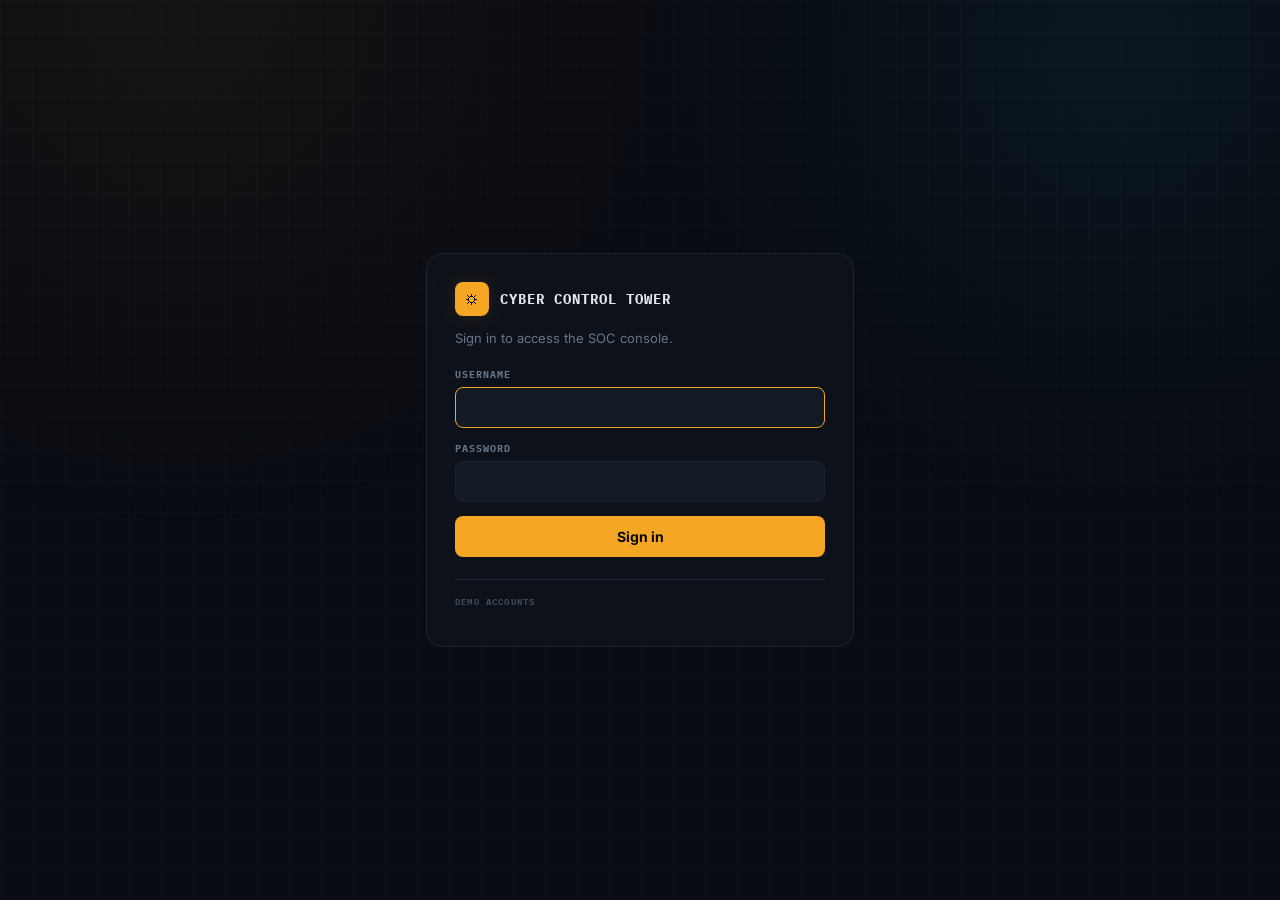
==== frontend/index.html @ 3c9fa959 "Import latest teammate version" ====
<!DOCTYPE html>
<html lang="en">
<head>
<meta charset="UTF-8" />
<meta name="viewport" content="width=device-width, initial-scale=1.0" />
<title>Cyber Control Tower — SOC Console</title>
<link rel="preconnect" href="https://fonts.googleapis.com">
<link rel="preconnect" href="https://fonts.gstatic.com" crossorigin>
<link href="https://fonts.googleapis.com/css2?family=IBM+Plex+Mono:wght@400;500;600;700&family=Inter:wght@400;500;600;700;800&display=swap" rel="stylesheet">
<style>
/* ================================================================
   CYBER CONTROL TOWER — Design System
   ────────────────────────────────────────────────────────────────
   Dark ops-room aesthetic. IBM Plex Mono for data/labels, Inter for
   UI copy. Amber is the single brand signal; cyan is the secondary
   data accent; severity colors are semantic, not decorative.
   ================================================================ */

:root {
  --bg-base:   #090C13;
  --bg-panel:  #0D1119;
  --bg-raised: #131A24;
  --border:         #1B2332;
  --border-accent:  rgba(245,166,35,0.22);
  --border-cyan:    rgba(34,211,238,0.18);
  --text-main:  #E2E8EE;
  --text-dim:   #67778A;
  --text-faint: #3D4A58;
  --accent:       #F5A623;
  --accent-hover: #FFBE45;
  --accent-glow:  rgba(245,166,35,0.13);
  --cyan:       #22D3EE;
  --cyan-glow:  rgba(34,211,238,0.10);
  --sev-critical: #E5484D;
  --sev-crit-bg:  rgba(229,72,77,0.11);
  --sev-crit-bd:  rgba(229,72,77,0.25);
  --sev-high:     #F5A623;
  --sev-high-bg:  rgba(245,166,35,0.11);
  --sev-high-bd:  rgba(245,166,35,0.25);
  --sev-medium:   #E8C547;
  --sev-med-bg:   rgba(232,197,71,0.11);
  --sev-med-bd:   rgba(232,197,71,0.25);
  --sev-low:      #3FB68B;
  --sev-low-bg:   rgba(63,182,139,0.11);
  --sev-low-bd:   rgba(63,182,139,0.25);
  --font-ui:   'Inter', system-ui, sans-serif;
  --font-mono: 'IBM Plex Mono', 'Courier New', monospace;
  --r:    8px;
  --r-lg: 12px;
  --r-xl: 16px;
  --r-pill: 999px;
}

*, *::before, *::after { box-sizing: border-box; }

html, body {
  margin: 0; padding: 0;
  background: var(--bg-base);
  color: var(--text-main);
  font-family: var(--font-ui);
}

body::before {
  content: "";
  position: fixed; inset: 0;
  pointer-events: none;
  background-image:
    linear-gradient(rgba(255,255,255,0.013) 1px, transparent 1px),
    linear-gradient(90deg, rgba(255,255,255,0.013) 1px, transparent 1px);
  background-size: 32px 32px;
  z-index: 0;
}

body::after {
  content: "";
  position: fixed; inset: 0;
  pointer-events: none;
  background:
    radial-gradient(circle at 14% 0%, rgba(245,166,35,0.05), transparent 38%),
    radial-gradient(circle at 87% 6%, rgba(34,211,238,0.05), transparent 34%);
  z-index: 0;
}

button, input, select { font: inherit; }
::selection { background: var(--accent); color: #0A0900; }
a { color: var(--accent); text-decoration: none; }

/* ═══════════════════════════════════════
   LOGIN SCREEN
═══════════════════════════════════════ */
.login-shell {
  min-height: 100vh;
  display: grid; place-items: center;
  position: relative; z-index: 1;
  padding: 24px;
}

.login-card {
  width: 100%; max-width: 428px;
  background: var(--bg-panel);
  border: 1px solid var(--border);
  border-radius: var(--r-xl);
  padding: 28px;
}

.login-brand {
  display: flex; align-items: center; gap: 11px;
  margin-bottom: 4px;
}

.login-brand .logo {
  width: 34px; height: 34px;
  border-radius: var(--r);
  display: grid; place-items: center;
  font-size: 16px;
  color: var(--bg-base);
  background: var(--accent);
  box-shadow: 0 0 22px var(--accent-glow);
  flex-shrink: 0;
}

.login-brand h1 {
  margin: 0;
  font-size: 14px; font-weight: 700;
  font-family: var(--font-mono);
  letter-spacing: 0.07em;
  text-transform: uppercase;
}

.login-card > p.subtitle {
  margin: 14px 0 22px;
  color: var(--text-dim);
  font-size: 13px;
}

.field { margin-bottom: 14px; }

.field label {
  display: block;
  color: var(--text-dim);
  font-size: 10px; font-weight: 700;
  font-family: var(--font-mono);
  letter-spacing: 0.1em; text-transform: uppercase;
  margin-bottom: 6px;
}

.field input {
  width: 100%;
  border: 1px solid var(--border);
  color: var(--text-main);
  background: var(--bg-raised);
  border-radius: var(--r);
  outline: none;
  padding: 11px 12px; font-size: 14px;
  transition: border-color 0.15s;
}

.field input:focus { border-color: var(--accent); }

.login-error {
  margin-bottom: 14px;
  padding: 10px 12px;
  border-radius: var(--r);
  background: var(--sev-crit-bg);
  border: 1px solid var(--sev-crit-bd);
  color: var(--sev-critical);
  font-size: 12px; font-family: var(--font-mono);
}

.login-submit {
  width: 100%;
  border: 0; border-radius: var(--r);
  padding: 12px 13px;
  cursor: pointer; font-weight: 700; font-size: 14px;
  background: var(--accent);
  color: #0A0900;
  transition: all 0.15s ease;
}

.login-submit:hover:not(:disabled) {
  background: var(--accent-hover);
  box-shadow: 0 0 22px var(--accent-glow);
}

.login-submit:disabled { opacity: 0.6; cursor: default; }

.login-divider {
  margin: 22px 0 16px;
  border-top: 1px solid var(--border);
  position: relative;
}

.demo-label {
  color: var(--text-faint);
  font-size: 9px; font-weight: 700;
  font-family: var(--font-mono);
  letter-spacing: 0.13em; text-transform: uppercase;
  margin-bottom: 11px;
}

.demo-row {
  display: flex; align-items: center; justify-content: space-between;
  gap: 10px;
  padding: 10px 0;
}

.demo-row + .demo-row { border-top: 1px solid var(--border); }

.demo-row-id b {
  display: block; color: var(--text-main); font-size: 13px;
}

.demo-row-id code {
  display: block; margin-top: 2px;
  color: var(--accent); font-family: var(--font-mono); font-size: 11px;
}

.demo-use-btn {
  border: 1px solid var(--border);
  background: var(--bg-raised);
  color: var(--text-main);
  border-radius: var(--r);
  padding: 7px 12px;
  font-size: 12px; font-weight: 600;
  cursor: pointer;
  transition: all 0.15s;
  flex-shrink: 0;
}

.demo-use-btn:hover { border-color: var(--accent); color: var(--accent); }

.login-back {
  display: block; text-align: center;
  margin-top: 18px;
  color: var(--text-dim);
  font-size: 12px;
}

.login-back:hover { color: var(--text-main); }

/* ═══════════════════════════════════════
   APP SHELL
═══════════════════════════════════════ */
.cct-app {
  min-height: 100vh;
  display: flex;
  position: relative;
  z-index: 1;
}

/* ═══════════════════════════════════════
   SIDEBAR
═══════════════════════════════════════ */
.sidebar {
  width: 248px;
  min-height: 100vh;
  position: sticky;
  top: 0; height: 100vh;
  padding: 16px 11px 16px 12px;
  background: var(--bg-panel);
  border-right: 1px solid var(--border);
  display: flex;
  flex-direction: column;
  overflow-y: auto;
  flex-shrink: 0;
}

.brand {
  display: flex;
  align-items: center;
  gap: 11px;
  padding: 11px 12px;
  border: 1px solid var(--border);
  border-radius: var(--r-lg);
  background: rgba(255,255,255,0.018);
  text-decoration: none;
}

.logo {
  width: 40px; height: 40px;
  border-radius: var(--r);
  display: grid; place-items: center;
  font-size: 19px;
  color: var(--bg-base);
  background: var(--accent);
  box-shadow: 0 0 22px var(--accent-glow);
  flex-shrink: 0;
}

.brand h1 {
  margin: 0;
  font-size: 13px; font-weight: 700;
  font-family: var(--font-mono);
  letter-spacing: 0.07em;
  color: var(--text-main);
  text-transform: uppercase;
}

.brand p {
  margin: 2px 0 0;
  color: var(--text-dim);
  font-size: 10px;
  font-family: var(--font-mono);
}

.user-card {
  display: flex; align-items: center; justify-content: space-between;
  gap: 8px;
  margin-top: 10px;
  padding: 10px 11px;
  border: 1px solid var(--border);
  border-radius: var(--r-lg);
  background: var(--bg-raised);
}

.user-card-id b {
  display: block; color: var(--text-main); font-size: 12px;
}

.user-card-id span {
  display: block; margin-top: 2px;
  color: var(--accent); font-size: 10px;
  font-family: var(--font-mono); text-transform: uppercase; letter-spacing: 0.06em;
}

.logout-btn {
  border: 1px solid var(--border);
  background: transparent;
  color: var(--text-dim);
  border-radius: var(--r);
  padding: 6px 9px;
  font-size: 11px; font-weight: 600;
  cursor: pointer;
  flex-shrink: 0;
}

.logout-btn:hover { color: var(--sev-critical); border-color: var(--sev-crit-bd); background: var(--sev-crit-bg); }

nav {
  margin-top: 16px;
  display: flex; flex-direction: column;
  gap: 2px;
}

.nav-section-label {
  margin: 14px 0 4px 11px;
  color: var(--text-faint);
  font-size: 9px; font-weight: 700;
  letter-spacing: 0.13em; text-transform: uppercase;
  font-family: var(--font-mono);
}

nav button {
  width: 100%;
  padding: 9px 11px;
  border: 0;
  border-radius: var(--r);
  color: var(--text-dim);
  background: transparent;
  text-align: left;
  cursor: pointer;
  display: flex; justify-content: space-between; align-items: center;
  font-size: 13px; font-weight: 500;
  transition: all 0.15s ease;
  position: relative;
  gap: 8px;
}

nav button:hover { background: var(--bg-raised); color: var(--text-main); }
nav button:focus { outline: none; }
nav button:focus-visible { outline: 2px solid var(--accent); outline-offset: 2px; }

.nav-active {
  background: var(--accent-glow) !important;
  color: var(--accent) !important;
  font-weight: 600 !important;
}

.nav-active::before {
  content: '';
  position: absolute; left: 0; top: 5px; bottom: 5px;
  width: 3px;
  background: var(--accent);
  border-radius: var(--r-pill);
}

nav button span.badge {
  background: var(--sev-crit-bg);
  color: var(--sev-critical);
  border: 1px solid var(--sev-crit-bd);
  padding: 2px 7px;
  border-radius: var(--r-pill);
  font-size: 10px;
  font-family: var(--font-mono);
  font-weight: 700;
  flex-shrink: 0;
}

nav button .nav-label { display: flex; align-items: center; gap: 7px; overflow: hidden; }
nav button .nav-lock { color: var(--text-faint); font-size: 11px; flex-shrink: 0; }

.sidebar-note {
  margin-top: auto;
  padding: 13px;
  border-radius: var(--r-lg);
  border: 1px solid var(--border-accent);
  background: var(--accent-glow);
}

.sidebar-note b {
  color: var(--accent);
  font-size: 10px; font-weight: 700;
  letter-spacing: 0.1em;
  text-transform: uppercase;
  display: block; margin-bottom: 6px;
  font-family: var(--font-mono);
}

.sidebar-note p {
  color: var(--text-dim);
  line-height: 1.6; font-size: 12px;
  margin: 0;
}

/* ═══════════════════════════════════════
   MAIN CONTENT
═══════════════════════════════════════ */
.main {
  flex: 1; min-width: 0;
  padding: 20px 22px;
  overflow-y: auto;
}

/* ═══════════════════════════════════════
   TOPBAR
═══════════════════════════════════════ */
.topbar {
  display: flex;
  justify-content: space-between;
  gap: 20px; align-items: center;
  margin-bottom: 18px;
  padding-bottom: 18px;
  border-bottom: 1px solid var(--border);
}

.topbar h1 {
  margin: 0;
  color: var(--text-main);
  font-size: 24px; letter-spacing: -0.04em; font-weight: 800;
}

.topbar p { margin: 5px 0 0; color: var(--text-dim); font-size: 13px; }

.top-actions {
  display: flex; align-items: center;
  gap: 8px; flex-wrap: wrap;
  justify-content: flex-end;
}

.top-actions > span {
  color: var(--text-dim);
  font-family: var(--font-mono); font-size: 11px;
  padding: 8px 10px;
  border-radius: var(--r);
  background: var(--bg-raised);
  border: 1px solid var(--border);
}

.live-clock {
  color: var(--accent) !important;
  background: var(--accent-glow) !important;
  border: 1px solid var(--border-accent) !important;
  letter-spacing: 0.08em !important;
  font-weight: 500 !important;
}

/* ═══════════════════════════════════════
   BUTTONS
═══════════════════════════════════════ */
.primary-btn, .ghost-btn {
  border: 0; border-radius: var(--r);
  padding: 9px 13px;
  cursor: pointer; font-weight: 600; font-size: 13px;
  transition: all 0.15s ease;
  white-space: nowrap;
}

.primary-btn {
  background: var(--accent);
  color: #0A0900; font-weight: 700;
}

.primary-btn:hover:not(:disabled) {
  background: var(--accent-hover);
  box-shadow: 0 0 22px var(--accent-glow);
}

.primary-btn:disabled { opacity: 0.55; cursor: default; }

.ghost-btn {
  color: var(--text-dim);
  background: transparent;
  border: 1px solid var(--border);
}

.ghost-btn:hover { color: var(--text-main); border-color: var(--text-dim); background: var(--bg-raised); }

/* ═══════════════════════════════════════
   NOTICE / ERROR
═══════════════════════════════════════ */
.notice {
  margin: -6px 0 16px;
  padding: 9px 13px;
  border-radius: var(--r);
  color: var(--accent);
  background: var(--accent-glow);
  border: 1px solid var(--border-accent);
  font-size: 12px; font-family: var(--font-mono);
}

.notice.error {
  color: var(--sev-critical);
  background: var(--sev-crit-bg);
  border-color: var(--sev-crit-bd);
}

/* ═══════════════════════════════════════
   STATS GRID
═══════════════════════════════════════ */
.stats-grid {
  display: grid;
  grid-template-columns: repeat(4, minmax(0,1fr));
  gap: 12px; margin-bottom: 18px;
}

.stat-card {
  position: relative;
  padding: 16px;
  border-radius: var(--r-lg);
  border: 1px solid var(--border);
  border-top: 2px solid var(--border);
  background: var(--bg-panel);
}

.stat-card:not(.danger):not(.warning):not(.success):not(.cyan) { border-top-color: var(--cyan); }
.stat-card.cyan    { border-top-color: var(--cyan); }
.stat-card.danger  { border-top-color: var(--sev-critical); }
.stat-card.warning { border-top-color: var(--sev-high); }
.stat-card.success { border-top-color: var(--sev-low); }

.stat-title {
  margin: 0;
  color: var(--text-dim);
  font-size: 10px; font-weight: 700;
  font-family: var(--font-mono);
  letter-spacing: 0.13em; text-transform: uppercase;
}

.stat-card h3 {
  margin: 10px 0 0;
  color: var(--text-main);
  font-size: 30px; letter-spacing: -0.05em; font-weight: 800;
  font-family: var(--font-mono);
}

.stat-subtitle { margin: 5px 0 0; color: var(--text-dim); font-size: 12px; }

.stat-dot {
  position: absolute; top: 14px; right: 14px;
  width: 8px; height: 8px;
  border-radius: var(--r-pill);
  background: var(--cyan);
  animation: dotPulse 2.2s infinite;
}

.stat-card.danger  .stat-dot { background: var(--sev-critical); }
.stat-card.warning .stat-dot { background: var(--sev-high); }
.stat-card.success .stat-dot { background: var(--sev-low); }

@keyframes dotPulse {
  0%, 100% { opacity: 1; transform: scale(1); }
  50%       { opacity: 0.35; transform: scale(0.8); }
}

/* ═══════════════════════════════════════
   WORKSPACE / LAYOUT GRIDS
═══════════════════════════════════════ */
.workspace {
  display: grid;
  grid-template-columns: 346px minmax(0, 1fr) 326px;
  gap: 14px; align-items: start;
}

.module-layout {
  display: grid;
  grid-template-columns: 346px minmax(0, 1fr) 326px;
  gap: 14px; align-items: start;
}

.left-column, .center-column, .right-column { display: grid; gap: 14px; align-content: start; }

.module-grid { display: grid; gap: 14px; margin-top: 14px; }
.module-grid.two-column { grid-template-columns: minmax(0,1fr) minmax(0,1fr); }

/* ═══════════════════════════════════════
   PANELS
═══════════════════════════════════════ */
.panel {
  border: 1px solid var(--border);
  background: var(--bg-panel);
  border-radius: var(--r-xl);
  padding: 14px;
}

.panel-title {
  display: flex; justify-content: space-between; align-items: center;
  gap: 12px; margin-bottom: 13px;
  padding-bottom: 11px;
  border-bottom: 1px solid var(--border);
}

.panel-title h3 {
  margin: 0;
  color: var(--text-main);
  font-size: 11px; font-weight: 700;
  letter-spacing: 0.1em; text-transform: uppercase;
  font-family: var(--font-mono);
}

.panel-title.compact { margin-bottom: 10px; padding-bottom: 0; border-bottom: 0; }
.panel-title.compact h3 { font-size: 11px; }

.panel-title p { margin: 3px 0 0; color: var(--text-dim); font-size: 11px; }

.panel-title > span:not(.panel-icon) {
  margin: 0;
  color: var(--text-dim); font-size: 11px;
}

.panel-icon {
  display: grid; place-items: center;
  width: 28px; height: 28px;
  border-radius: var(--r);
  background: var(--bg-raised);
  color: var(--accent) !important;
  margin: 0 !important;
  font-size: 13px;
  border: 1px solid var(--border);
  flex-shrink: 0;
}

.lock-banner {
  display: flex; align-items: center; gap: 12px;
  padding: 22px;
  border: 1px dashed var(--border);
  border-radius: var(--r-xl);
  background: var(--bg-panel);
}

.lock-banner .lock-icon {
  width: 40px; height: 40px; flex-shrink: 0;
  display: grid; place-items: center;
  border-radius: var(--r-lg);
  background: var(--bg-raised);
  border: 1px solid var(--border);
  font-size: 18px;
  color: var(--text-dim);
}

.lock-banner h3 { margin: 0; font-size: 14px; color: var(--text-main); }
.lock-banner p { margin: 4px 0 0; font-size: 12px; color: var(--text-dim); line-height: 1.5; }

/* ═══════════════════════════════════════
   FILTERS / SEARCH
═══════════════════════════════════════ */
.filters {
  display: grid;
  grid-template-columns: 1fr 96px;
  gap: 8px; margin-bottom: 11px;
}

.filters input, .filters select {
  width: 100%;
  border: 1px solid var(--border);
  color: var(--text-main);
  background: var(--bg-raised);
  border-radius: var(--r);
  outline: none;
  padding: 9px 10px; font-size: 13px;
  transition: border-color 0.15s;
}

.filters input:focus, .filters select:focus { border-color: var(--accent); }
.filters input::placeholder { color: var(--text-faint); }
.filters select option { background: var(--bg-raised); }

/* ═══════════════════════════════════════
   INCIDENT LIST
═══════════════════════════════════════ */
.incident-list { display: grid; gap: 8px; max-height: 640px; overflow-y: auto; padding-right: 2px; }

.incident-item {
  width: 100%; text-align: left;
  border: 1px solid var(--border);
  border-radius: var(--r-lg);
  background: var(--bg-raised);
  padding: 11px;
  cursor: pointer; color: inherit;
  transition: all 0.15s ease;
}

.incident-item:hover {
  border-color: rgba(255,255,255,0.14);
  background: #19212F;
  transform: translateY(-1px);
}

.incident-item.active {
  border-color: var(--accent);
  background: var(--accent-glow);
}

.incident-top {
  display: flex; justify-content: space-between;
  gap: 10px; align-items: flex-start;
}

.incident-meta {
  display: flex; gap: 7px; align-items: center;
  margin-bottom: 5px; flex-wrap: wrap;
}

.incident-item h4 {
  margin: 0;
  color: var(--text-main);
  line-height: 1.35; font-size: 13px; font-weight: 600;
}

/* ═══════════════════════════════════════
   SEVERITY / STATUS BADGES
═══════════════════════════════════════ */
.sev {
  display: inline-flex; align-items: center;
  border-radius: var(--r-pill); border: 1px solid;
  padding: 2px 7px;
  font-size: 9px; font-weight: 800;
  font-family: var(--font-mono);
  letter-spacing: 0.05em; text-transform: uppercase;
  white-space: nowrap;
}

.sev-critical { color:var(--sev-critical); background:var(--sev-crit-bg); border-color:var(--sev-crit-bd); }
.sev-high     { color:var(--sev-high);     background:var(--sev-high-bg); border-color:var(--sev-high-bd); }
.sev-medium   { color:var(--sev-medium);   background:var(--sev-med-bg);  border-color:var(--sev-med-bd);  }
.sev-low      { color:var(--sev-low);      background:var(--sev-low-bg);  border-color:var(--sev-low-bd);  }

.status-pill {
  display: inline-flex; align-items: center; gap: 5px;
  border-radius: var(--r-pill); border: 1px solid var(--border);
  background: var(--bg-raised);
  padding: 2px 8px;
  font-size: 9px; font-weight: 700;
  font-family: var(--font-mono);
  letter-spacing: 0.05em; text-transform: uppercase;
  color: var(--text-dim);
  white-space: nowrap;
}

.status-pill.status-open          { color: var(--text-dim); }
.status-pill.status-investigating { color: var(--cyan); border-color: var(--border-cyan); background: var(--cyan-glow); }
.status-pill.status-contained     { color: var(--sev-low); border-color: var(--sev-low-bd); background: var(--sev-low-bg); }
.status-pill.status-resolved      { color: var(--accent); border-color: var(--border-accent); background: var(--accent-glow); }

/* ═══════════════════════════════════════
   RISK BOX
═══════════════════════════════════════ */
.risk-box {
  flex: 0 0 auto; min-width: 50px;
  text-align: center;
  border-radius: var(--r);
  padding: 7px 8px;
  background: var(--bg-panel);
  border: 1px solid var(--border);
}

.risk-box strong {
  display: block;
  color: var(--text-main);
  font-size: 17px; font-weight: 700;
  font-family: var(--font-mono);
}

.risk-box span {
  color: var(--text-dim);
  font-size: 9px; text-transform: uppercase;
  letter-spacing: 0.1em;
  font-family: var(--font-mono);
}

/* ═══════════════════════════════════════
   INCIDENT GRID (mini meta)
═══════════════════════════════════════ */
.incident-grid {
  display: grid; grid-template-columns: repeat(3,1fr);
  gap: 5px; margin-top: 9px;
}

.incident-grid div {
  padding: 6px 7px;
  border-radius: var(--r);
  background: rgba(0,0,0,0.25);
  border: 1px solid var(--border);
}

.incident-grid span {
  display: block;
  color: var(--text-dim);
  font-size: 9px; font-family: var(--font-mono);
  text-transform: uppercase; letter-spacing: 0.08em;
}

.incident-grid b {
  display: block; margin-top: 3px;
  color: var(--text-main);
  font-size: 11px; font-family: var(--font-mono);
  white-space: nowrap; overflow: hidden; text-overflow: ellipsis;
}

/* ═══════════════════════════════════════
   DETAIL CARD
═══════════════════════════════════════ */
.detail-header {
  display: flex; justify-content: space-between;
  gap: 16px; align-items: flex-start;
}

.tag-row { display: flex; flex-wrap: wrap; gap: 6px; margin-bottom: 8px; }

.soft-tag {
  border: 1px solid var(--border);
  background: var(--bg-raised);
  color: var(--text-dim);
  border-radius: var(--r-pill);
  padding: 3px 8px;
  font-size: 10px; font-family: var(--font-mono);
}

.detail-panel h2 {
  color: var(--text-main);
  margin: 6px 0 0;
  font-size: 19px; letter-spacing: -0.03em; font-weight: 700;
  line-height: 1.3;
}

.detail-panel p.summary {
  color: var(--text-dim);
  line-height: 1.65; margin: 8px 0 0; font-size: 13px;
}

.detail-actions { display: flex; gap: 8px; flex-shrink: 0; align-items: center; flex-wrap: wrap; }

.status-select {
  border: 1px solid var(--border);
  background: var(--bg-raised);
  color: var(--text-main);
  border-radius: var(--r);
  padding: 8px 10px; font-size: 12px;
  font-family: var(--font-mono);
}

.info-grid {
  display: grid; grid-template-columns: repeat(3, minmax(0,1fr));
  gap: 8px; margin-top: 14px;
}

.info-tile {
  padding: 11px;
  border-radius: var(--r);
  background: var(--bg-raised);
  border: 1px solid var(--border);
}

.info-tile span {
  display: block; color: var(--text-dim);
  font-size: 9px; font-family: var(--font-mono);
  text-transform: uppercase; letter-spacing: 0.1em;
}

.info-tile strong {
  display: block; color: var(--text-main);
  margin-top: 5px; font-size: 12px;
  font-family: var(--font-mono);
  white-space: nowrap; overflow: hidden; text-overflow: ellipsis;
}

/* ═══════════════════════════════════════
   RISK GAUGE
═══════════════════════════════════════ */
.middle-grid {
  display: grid; grid-template-columns: 235px minmax(0,1fr);
  gap: 14px;
}

.risk-gauge-card {
  min-height: 275px; padding: 16px;
  border-radius: var(--r-xl);
  border: 1px solid var(--border);
  background: var(--bg-panel);
  display: grid; align-content: center;
  justify-items: center; text-align: center;
}

.gauge-wrap {
  position: relative; width: 155px; height: 155px;
  border-radius: 50%; display: grid; place-items: center;
  overflow: hidden;
  background: var(--bg-base);
  border: 1px solid var(--border);
}

.gauge-track, .gauge-fill {
  position: absolute; inset: 9px; border-radius: 50%;
  border: 10px solid var(--bg-raised);
}

.gauge-fill {
  border-color: var(--accent) transparent transparent transparent;
  transition: transform .38s cubic-bezier(.4,0,.2,1);
}

.gauge-inner {
  position: relative; width: 107px; height: 107px;
  border-radius: 50%;
  background: var(--bg-panel);
  display: grid; place-items: center; align-content: center;
  border: 1px solid var(--border);
}

.gauge-inner strong {
  color: var(--text-main); font-size: 35px;
  letter-spacing: -0.07em;
  font-family: var(--font-mono); font-weight: 700;
}

.gauge-inner span {
  color: var(--text-dim); font-size: 9px;
  font-family: var(--font-mono); text-transform: uppercase;
  letter-spacing: 0.07em;
}

.risk-gauge-card p {
  color: var(--text-dim); font-size: 12px;
  line-height: 1.6; max-width: 195px; margin-top: 13px;
}

/* ═══════════════════════════════════════
   GRAPH / DIGITAL TWIN
═══════════════════════════════════════ */
.graph-panel { min-height: 275px; }

#cyGraph {
  height: 460px;
  border-radius: var(--r);
  background: var(--bg-raised);
  border: 1px solid var(--border);
}

.graph-legend {
  display: flex; gap: 14px; flex-wrap: wrap;
  margin-top: 10px;
}

.graph-legend span {
  display: inline-flex; align-items: center; gap: 6px;
  color: var(--text-dim); font-size: 11px;
}

.legend-dot { width: 9px; height: 9px; border-radius: 50%; display: inline-block; }

/* ═══════════════════════════════════════
   CHARTS
═══════════════════════════════════════ */
.charts-grid {
  display: grid; grid-template-columns: 1fr 1fr;
  gap: 14px; margin-top: 14px;
}

.chart-card { min-height: 180px; }

.line-chart {
  width: 100%; height: 110px;
  stroke: var(--cyan); stroke-width: 2;
  fill: none;
}

.bars { display: grid; gap: 9px; margin-top: 4px; }

.bar-row { display: grid; grid-template-columns: 70px 1fr 32px; align-items: center; gap: 9px; }
.bar-row span { color: var(--text-dim); font-size: 12px; }
.bar-row div { height: 7px; border-radius: var(--r-pill); background: var(--bg-raised); overflow: hidden; }
.bar-row i { display: block; height: 100%; background: var(--accent); border-radius: var(--r-pill); }
.bar-row b { color: var(--text-main); font-size: 12px; font-family: var(--font-mono); text-align: right; }

/* ═══════════════════════════════════════
   SOURCES / BACKEND PANEL
═══════════════════════════════════════ */
.source-list { display: grid; gap: 8px; }

.source-row {
  display: flex; justify-content: space-between; align-items: center;
  padding: 9px 10px;
  border-radius: var(--r);
  background: var(--bg-raised);
  border: 1px solid var(--border);
}

.source-row > div { display: flex; align-items: center; gap: 9px; }
.source-row b { color: var(--text-main); font-size: 12px; display: block; }
.source-row p { margin: 1px 0 0; color: var(--text-dim); font-size: 11px; }
.source-row > span { color: var(--text-dim); font-size: 11px; font-family: var(--font-mono); }

.status-dot { width: 8px; height: 8px; border-radius: 50%; flex-shrink: 0; }
.status-dot.online { background: var(--sev-low); box-shadow: 0 0 8px var(--sev-low); }
.status-dot.delay  { background: var(--sev-high); }

.api-list { display: grid; gap: 6px; }
.api-list code {
  display: block; padding: 8px 10px;
  border-radius: var(--r);
  background: var(--bg-raised);
  border: 1px solid var(--border);
  color: var(--cyan); font-size: 11px;
}

/* ═══════════════════════════════════════
   TIMELINE
═══════════════════════════════════════ */
.timeline { display: grid; gap: 0; }

.timeline-row {
  display: grid; grid-template-columns: 50px 16px 1fr;
  gap: 10px; padding-bottom: 16px; position: relative;
}

.timeline-row:not(:last-child)::before {
  content: ''; position: absolute; left: 57px; top: 16px; bottom: 0;
  width: 1px; background: var(--border);
}

.timeline-row .time {
  color: var(--text-dim); font-size: 11px; font-family: var(--font-mono); padding-top: 2px;
}

.timeline-row .node {
  width: 9px; height: 9px; border-radius: 50%;
  background: var(--accent); margin-top: 4px; flex-shrink: 0;
  box-shadow: 0 0 0 3px var(--accent-glow);
}

.timeline-row b { display: block; color: var(--text-main); font-size: 13px; }
.timeline-row p { margin: 3px 0 0; color: var(--text-dim); font-size: 12px; line-height: 1.4; }

/* ═══════════════════════════════════════
   MITRE HEATMAP
═══════════════════════════════════════ */
.heatmap-list { display: grid; gap: 7px; }

.heatmap-row {
  display: grid; grid-template-columns: 64px 1fr 90px 50px;
  align-items: center; gap: 10px;
  padding: 8px 9px;
  border-radius: var(--r);
  background: var(--bg-raised);
  border: 1px solid var(--border);
}

.heatmap-row code { color: var(--cyan); font-size: 11px; }
.heatmap-row .tname { color: var(--text-main); font-size: 12px; }
.heatmap-row .ttactic { color: var(--text-dim); font-size: 10px; }
.heatmap-row .tcount { text-align: right; color: var(--text-main); font-family: var(--font-mono); font-size: 13px; font-weight: 700; }

.heatmap-bar { height: 5px; border-radius: var(--r-pill); background: var(--bg-base); overflow: hidden; margin-top: 4px; }
.heatmap-bar i { display: block; height: 100%; background: var(--cyan); }

/* ═══════════════════════════════════════
   TRUST SCORE LEADERBOARD
═══════════════════════════════════════ */
.leaderboard-list { display: grid; gap: 7px; }

.leaderboard-row {
  display: grid; grid-template-columns: 28px 1fr 70px 110px;
  align-items: center; gap: 10px;
  padding: 9px 10px;
  border-radius: var(--r);
  background: var(--bg-raised);
  border: 1px solid var(--border);
  cursor: pointer;
}

.leaderboard-row:hover { border-color: var(--accent); }
.leaderboard-row .rank { color: var(--text-faint); font-family: var(--font-mono); font-size: 12px; }
.leaderboard-row .name { color: var(--text-main); font-size: 13px; }
.leaderboard-row .score { text-align: right; font-family: var(--font-mono); font-weight: 700; font-size: 14px; }

/* ═══════════════════════════════════════
   METRICS TABLE
═══════════════════════════════════════ */
.metrics-tiles {
  display: grid; grid-template-columns: repeat(4, minmax(0,1fr));
  gap: 10px;
}

.metric-tile {
  padding: 13px;
  border-radius: var(--r-lg);
  background: var(--bg-raised);
  border: 1px solid var(--border);
  text-align: center;
}

.metric-tile span { display: block; color: var(--text-dim); font-size: 10px; font-family: var(--font-mono); text-transform: uppercase; letter-spacing: 0.08em; }
.metric-tile strong { display: block; margin-top: 6px; color: var(--text-main); font-size: 21px; font-family: var(--font-mono); }

/* ═══════════════════════════════════════
   AUDIT LIST
═══════════════════════════════════════ */
.audit-list { display: grid; gap: 0; max-height: 600px; overflow-y: auto; }

.audit-row {
  display: grid; grid-template-columns: 64px 1fr;
  gap: 12px; padding: 11px 0;
  border-bottom: 1px solid var(--border);
}

.audit-row:last-child { border-bottom: 0; }

.audit-row > span {
  color: var(--accent); font-weight: 700;
  font-family: var(--font-mono); font-size: 10px;
  padding-top: 2px;
}

.audit-row b { color: var(--text-main); font-size: 13px; }
.audit-row p { margin: 4px 0 0; color: var(--text-dim); font-size: 12px; line-height: 1.4; }

/* ═══════════════════════════════════════
   SEARCH / THREAT HUNTING
═══════════════════════════════════════ */
.hunt-bar {
  display: grid; grid-template-columns: 1fr 100px;
  gap: 8px; margin-bottom: 12px;
}

.hunt-bar input {
  width: 100%;
  border: 1px solid var(--border);
  color: var(--text-main);
  background: var(--bg-raised);
  border-radius: var(--r);
  outline: none;
  padding: 10px 12px; font-size: 13px;
  font-family: var(--font-mono);
}

.hunt-bar input:focus { border-color: var(--accent); }

.hunt-chips { display: flex; gap: 7px; flex-wrap: wrap; margin-bottom: 14px; }

.hunt-chip {
  border: 1px solid var(--border);
  background: var(--bg-raised);
  color: var(--text-dim);
  border-radius: var(--r-pill);
  padding: 6px 11px;
  font-size: 11px; font-family: var(--font-mono);
  cursor: pointer;
  transition: all 0.15s;
}

.hunt-chip:hover { color: var(--cyan); border-color: var(--border-cyan); background: var(--cyan-glow); }

.hunt-results-meta {
  color: var(--text-dim); font-size: 12px; font-family: var(--font-mono);
  margin-bottom: 10px;
}

/* ═══════════════════════════════════════
   TABLE
═══════════════════════════════════════ */
.table-wrap { overflow-x: auto; }

table {
  width: 100%; border-collapse: separate;
  border-spacing: 0 6px; min-width: 640px;
}

th {
  color: var(--text-dim); font-size: 10px;
  text-align: left; font-weight: 700;
  text-transform: uppercase; letter-spacing: 0.1em;
  padding: 0 12px 5px;
  font-family: var(--font-mono);
}

td {
  color: var(--text-main); padding: 11px 12px;
  background: var(--bg-raised);
  border-top: 1px solid var(--border);
  border-bottom: 1px solid var(--border);
  font-size: 13px;
}

td:first-child { border-left: 1px solid var(--border); border-radius: var(--r) 0 0 var(--r); }
td:last-child  { border-right: 1px solid var(--border); border-radius: 0 var(--r) var(--r) 0; }

tbody tr { cursor: pointer; transition: all 0.1s; }
tbody tr:hover td { background: var(--accent-glow); border-color: var(--accent); }

.empty-state { color: var(--text-dim); font-size: 13px; text-align: center; padding: 30px 10px; }

.loading-state {
  display: flex; align-items: center; justify-content: center;
  min-height: 240px;
  color: var(--text-dim); font-size: 13px; font-family: var(--font-mono);
}

/* ═══════════════════════════════════════
   RESPONSIVE
═══════════════════════════════════════ */
@media (max-width: 1500px) {
  .workspace { grid-template-columns: 326px minmax(0, 1fr); }
  .right-column { grid-column: 1 / -1; grid-template-columns: repeat(3, minmax(0, 1fr)); }
  .module-layout { grid-template-columns: 326px minmax(0, 1fr); }
  .module-layout .right-column { grid-column: 1 / -1; grid-template-columns: repeat(3, minmax(0, 1fr)); }
}

@media (max-width: 1180px) {
  .sidebar { display: none; }
  .workspace, .module-layout { grid-template-columns: 1fr; }
  .right-column, .module-layout .right-column { grid-template-columns: 1fr; }
  .middle-grid, .charts-grid, .module-grid.two-column { grid-template-columns: 1fr; }
  .stats-grid { grid-template-columns: repeat(2, minmax(0,1fr)); }
  .metrics-tiles { grid-template-columns: repeat(2, minmax(0,1fr)); }
}

@media (max-width: 720px) {
  .main { padding: 14px; }
  .topbar, .detail-header { display: block; }
  .top-actions, .detail-actions { margin-top: 12px; justify-content: flex-start; }
  .stats-grid, .info-grid { grid-template-columns: 1fr; }
  .filters, .hunt-bar { grid-template-columns: 1fr; }
  .topbar h1 { font-size: 22px; }
}

/* ═══════════════════════════════════════
   SCROLLBAR
═══════════════════════════════════════ */
::-webkit-scrollbar { width: 6px; height: 6px; }
::-webkit-scrollbar-track { background: var(--bg-base); }
::-webkit-scrollbar-thumb { background: var(--border); border-radius: var(--r-pill); }
::-webkit-scrollbar-thumb:hover { background: var(--text-faint); }
</style>
</head>
<body>
<div id="app"></div>
<script>
/* ================================================================
   CYBER CONTROL TOWER — Application
   ================================================================ */
const API_BASE = "";

async function api(path, options = {}) {
  const res = await fetch(API_BASE + path, {
    credentials: "include",
    headers: { "Content-Type": "application/json", ...(options.headers || {}) },
    ...options,
  });
  let body = null;
  try { body = await res.json(); } catch (e) { /* no body */ }
  if (!res.ok) {
    const err = new Error((body && (body.message || body.error)) || `Request failed (${res.status})`);
    err.status = res.status;
    err.body = body;
    throw err;
  }
  return body;
}

/* ── Global state ── */
let currentUser = null;        // { username, display_name, role, role_label }
let permissions = {};          // capability map from /api/auth/me
let loginError = "";
let loginSubmitting = false;

let activePage = "command";
let incidents = [];
let incidentsLoaded = false;
let incidentsError = "";
let selectedId = null;
let query = "";
let severityFilter = "All";
let notice = "";

let summary = null;
let graphData = null;
let mitreHeatmap = null;
let trustBoard = null;
let metricsReport = null;
let auditLog = null;
let huntQuery = "";
let huntResults = null;
let huntSuggested = [];
let demoAccounts = [];

const app = document.getElementById("app");

/* ── Utilities ── */
function escapeHtml(value) {
  return String(value ?? "")
    .replaceAll("&", "&amp;")
    .replaceAll("<", "&lt;")
    .replaceAll(">", "&gt;")
    .replaceAll('"', "&quot;")
    .replaceAll("'", "&#039;");
}

function severityClass(severity) {
  if (severity === "Critical") return "sev sev-critical";
  if (severity === "High")     return "sev sev-high";
  if (severity === "Medium")   return "sev sev-medium";
  return "sev sev-low";
}

function statusClass(status) {
  return "status-pill status-" + String(status || "open").toLowerCase();
}

function riskLabel(risk) {
  if (risk >= 80) return "Critical Exposure";
  if (risk >= 60) return "High Risk";
  if (risk >= 30) return "Needs Review";
  return "Stable";
}

function fmtDate(iso) {
  if (!iso) return "—";
  const d = new Date(iso);
  if (isNaN(d.getTime())) return iso;
  return d.toLocaleString("en-US", { month: "short", day: "numeric", year: "numeric", hour: "2-digit", minute: "2-digit" });
}

function fmtMinutes(mins) {
  if (mins == null) return "—";
  if (mins < 60) return `${mins.toFixed(1)}m`;
  const h = Math.floor(mins / 60);
  const m = Math.round(mins % 60);
  return `${h}h ${m}m`;
}

function debounce(fn, ms) {
  let t = null;
  return (...args) => {
    clearTimeout(t);
    t = setTimeout(() => fn(...args), ms);
  };
}

/* ── Login screen ── */
function renderLogin() {
  app.innerHTML = `
    <div class="login-shell">
      <div class="login-card">
        <div class="login-brand">
          <div class="logo">⛭</div>
          <h1>Cyber Control Tower</h1>
        </div>
        <p class="subtitle">Sign in to access the SOC console.</p>

        ${loginError ? `<div class="login-error">${escapeHtml(loginError)}</div>` : ""}

        <form id="loginForm">
          <div class="field">
            <label for="usernameInput">Username</label>
            <input id="usernameInput" name="username" autocomplete="username" />
          </div>
          <div class="field">
            <label for="passwordInput">Password</label>
            <input id="passwordInput" name="password" type="password" autocomplete="current-password" />
          </div>
          <button class="login-submit" type="submit" ${loginSubmitting ? "disabled" : ""}>
            ${loginSubmitting ? "Signing in…" : "Sign in"}
          </button>
        </form>

        <div class="login-divider"></div>
        <p class="demo-label">Demo accounts</p>
        ${demoAccounts.map((acc) => `
          <div class="demo-row">
            <div class="demo-row-id">
              <b>${escapeHtml(acc.role_label)}</b>
              <code>${escapeHtml(acc.username)} / ${escapeHtml(acc.password)}</code>
            </div>
            <button class="demo-use-btn" data-fill-demo="${escapeHtml(acc.username)}|${escapeHtml(acc.password)}">Use</button>
          </div>
        `).join("")}
      </div>
    </div>
  `;

  const form = document.getElementById("loginForm");
  form.addEventListener("submit", async (e) => {
    e.preventDefault();
    const username = document.getElementById("usernameInput").value.trim();
    const password = document.getElementById("passwordInput").value;
    await submitLogin(username, password);
  });

  document.querySelectorAll("[data-fill-demo]").forEach((btn) => {
    btn.addEventListener("click", async () => {
      const [username, password] = btn.dataset.fillDemo.split("|");
      await submitLogin(username, password);
    });
  });

  const usernameInput = document.getElementById("usernameInput");
  if (usernameInput) usernameInput.focus();
}

async function submitLogin(username, password) {
  loginSubmitting = true;
  loginError = "";
  renderLogin();
  try {
    const data = await api("/api/auth/login", {
      method: "POST",
      body: JSON.stringify({ username, password }),
    });
    currentUser = data.user;
    permissions = data.permissions || {};
    loginSubmitting = false;
    resetWorkspaceState();
    render();
  } catch (err) {
    loginSubmitting = false;
    loginError = err.message || "Sign in failed.";
    renderLogin();
  }
}

async function handleLogout() {
  try { await api("/api/auth/logout", { method: "POST" }); } catch (e) { /* ignore */ }
  currentUser = null;
  permissions = {};
  resetWorkspaceState();
  render();
}

function resetWorkspaceState() {
  activePage = "command";
  incidents = [];
  incidentsLoaded = false;
  incidentsError = "";
  selectedId = null;
  query = "";
  severityFilter = "All";
  notice = "";
  summary = null;
  graphData = null;
  mitreHeatmap = null;
  trustBoard = null;
  metricsReport = null;
  auditLog = null;
  huntQuery = "";
  huntResults = null;
}

async function bootstrap() {
  try {
    const accounts = await api("/api/auth/demo-accounts");
    demoAccounts = accounts;
  } catch (e) { /* non-fatal */ }

  try {
    const me = await api("/api/auth/me");
    if (me.user) {
      currentUser = me.user;
      permissions = me.permissions || {};
    }
  } catch (e) { /* not logged in */ }

  render();
}

/* ── Data loading ── */
async function loadIncidents() {
  try {
    incidents = await api("/api/incidents");
    incidentsLoaded = true;
    incidentsError = "";
    if (!selectedId && incidents.length) {
      selectedId = [...incidents].sort((a, b) => b.risk_score - a.risk_score)[0].incident_id;
    }
  } catch (err) {
    incidentsError = err.message || "Failed to load incidents.";
  }
  render();
}

async function loadSummary() {
  try { summary = await api("/api/summary"); } catch (err) { summary = { error: err.message }; }
  render();
}

async function loadGraph() {
  try { graphData = await api("/api/graph"); } catch (err) { graphData = { error: err.message }; }
  render();
}

async function loadMitreHeatmap() {
  try { mitreHeatmap = await api("/api/mitre/heatmap"); } catch (err) { mitreHeatmap = { error: err.message }; }
  render();
}

async function loadTrustBoard() {
  try { trustBoard = await api("/api/trust-scores"); } catch (err) { trustBoard = { error: err.message, status: err.status }; }
  render();
}

async function loadMetrics() {
  try { metricsReport = await api("/api/metrics"); } catch (err) { metricsReport = { error: err.message, status: err.status }; }
  render();
}

async function loadAudit() {
  try { auditLog = await api("/api/audit?limit=60"); } catch (err) { auditLog = { error: err.message }; }
  render();
}

async function loadSuggestedHunts() {
  try { huntSuggested = await api("/api/search/suggested"); } catch (e) { huntSuggested = []; }
  render();
}

async function runHunt(q) {
  huntQuery = q;
  try {
    const data = await api("/api/search?q=" + encodeURIComponent(q));
    huntResults = data;
  } catch (err) {
    huntResults = { error: err.message };
  }
  render();
}

async function changeIncidentStatus(incidentId, newStatus) {
  try {
    const updated = await api(`/api/incidents/${encodeURIComponent(incidentId)}/status`, {
      method: "POST",
      body: JSON.stringify({ status: newStatus }),
    });
    incidents = incidents.map((i) => (i.incident_id === incidentId ? updated : i));
    notice = `${incidentId} moved to ${newStatus}.`;
  } catch (err) {
    notice = "";
    showError(err.message || "Could not update status.");
  }
  render();
}

let transientError = "";
function showError(msg) {
  transientError = msg;
  render();
  setTimeout(() => { transientError = ""; render(); }, 4000);
}

/* ── Navigation ── */
const navItems = [
  { key: "command",     label: "Command Center",   cap: null },
  { key: "triage",      label: "Incident Triage",   cap: null },
  { key: "mitre",       label: "MITRE Heatmap",      cap: null },
  { key: "twin",        label: "Cyber Digital Twin", cap: null },
  { key: "hunting",     label: "Threat Hunting",     cap: null },
  { key: "trust",       label: "Trust Score",        cap: "view_trust_scores" },
  { key: "metrics",     label: "MTTD / MTTR",        cap: "view_metrics" },
  { key: "audit",       label: "Audit Trail",        cap: null },
];

const pageMeta = {
  command:  { title: "Cyber Control Tower",    subtitle: "SOC dashboard for correlation, triage, prioritization, and response." },
  triage:   { title: "Incident Triage",        subtitle: "Review correlated incidents, change workflow status, and inspect each attack story." },
  mitre:    { title: "MITRE ATT&CK Heatmap",   subtitle: "Technique frequency across all correlated incidents, mapped to the ATT&CK framework." },
  twin:     { title: "Cyber Digital Twin",     subtitle: "Graph view of users, hosts, and network segments derived from the live event stream." },
  hunting:  { title: "Threat Hunting",         subtitle: "Run structured queries against the correlated incident set." },
  trust:    { title: "Trust Score Leaderboard", subtitle: "Behavior-based risk scoring per user account. Visible to SOC Managers." },
  metrics:  { title: "MTTD / MTTR Metrics",    subtitle: "Detection and response time performance, broken down by severity, attack type, and segment." },
  audit:    { title: "Audit Trail",            subtitle: "Real record of sign-ins, status changes, and hunt queries run in this session." },
};

function hasAccess(item) {
  if (!item.cap) return true;
  return !!permissions[item.cap];
}

function getFilteredIncidents() {
  return incidents
    .filter((item) => severityFilter === "All" || item.severity === severityFilter)
    .filter((item) =>
      `${item.incident_id} ${item.user} ${item.source_ip} ${item.dst_ip} ${item.attack_type} ${item.network_segment}`
        .toLowerCase()
        .includes(query.toLowerCase())
    )
    .sort((a, b) => b.risk_score - a.risk_score);
}

function getSelectedIncident() {
  return incidents.find((item) => item.incident_id === selectedId) || incidents[0] || null;
}

function renderNavigation() {
  return navItems.map((item) => {
    const allowed = hasAccess(item);
    return `
      <button class="${activePage === item.key ? "nav-active" : ""}" data-nav="${escapeHtml(item.key)}" ${!allowed ? 'data-locked="1"' : ""}>
        <span class="nav-label">${escapeHtml(item.label)}</span>
        ${!allowed ? '<span class="nav-lock">🔒</span>' : ""}
      </button>
    `;
  }).join("");
}

function renderTopbar(meta) {
  const now = new Date();
  const timeStr = now.toLocaleTimeString("en-US", { hour12: false });
  return `
    <header class="topbar">
      <div>
        <h1>${escapeHtml(meta.title)}</h1>
        <p>${escapeHtml(meta.subtitle)}</p>
      </div>
      <div class="top-actions">
        <span class="live-clock" id="liveClock">${escapeHtml(timeStr)}</span>
        <button class="ghost-btn" data-refresh>Refresh</button>
      </div>
    </header>
    ${notice ? `<div class="notice">${escapeHtml(notice)}</div>` : ""}
    ${transientError ? `<div class="notice error">${escapeHtml(transientError)}</div>` : ""}
  `;
}

function lockBanner(label) {
  return `
    <div class="lock-banner">
      <div class="lock-icon">🔒</div>
      <div>
        <h3>${escapeHtml(label)} is limited to the SOC Manager role</h3>
        <p>Your account (${escapeHtml(currentUser.role_label)}) doesn't have access to this view. Sign in as the SOC Manager demo account to see it.</p>
      </div>
    </div>
  `;
}

function renderContent() {
  const item = navItems.find((n) => n.key === activePage);
  if (item && !hasAccess(item)) {
    return lockBanner(pageMeta[activePage]?.title || "This view");
  }

  if (activePage === "triage")  return triageView();
  if (activePage === "mitre")   return mitreView();
  if (activePage === "twin")    return twinView();
  if (activePage === "hunting") return huntingView();
  if (activePage === "trust")   return trustView();
  if (activePage === "metrics") return metricsView();
  if (activePage === "audit")   return auditView();
  return commandCenterView();
}

/* ── Main render ── */
function render() {
  if (!currentUser) {
    renderLogin();
    return;
  }

  if (!incidentsLoaded && !incidentsError) {
    loadIncidents();
  }

  const meta = pageMeta[activePage] || pageMeta.command;
  const searchWasFocused = document.activeElement && (document.activeElement.id === "searchInput" || document.activeElement.id === "huntInput");
  const focusedSelectionStart = searchWasFocused ? document.activeElement.selectionStart : null;

  app.innerHTML = `
    <div class="cct-app">
      <aside class="sidebar">
        <div class="brand">
          <div class="logo">⛭</div>
          <div><h1>CCT</h1><p>Cyber Control Tower</p></div>
        </div>
        <div class="user-card">
          <div class="user-card-id">
            <b>${escapeHtml(currentUser.display_name)}</b>
            <span>${escapeHtml(currentUser.role_label)}</span>
          </div>
          <button class="logout-btn" data-logout>Sign out</button>
        </div>
        <nav>${renderNavigation()}</nav>
        <div class="sidebar-note">
          <b>Live backend</b>
          <p>Every view on this dashboard reads from the Flask API in real time — incidents, MITRE mapping, the digital twin graph, and trust scores are computed from the actual dataset, not mocked.</p>
        </div>
      </aside>

      <main class="main">
        ${renderTopbar(meta)}
        ${incidentsError ? `<div class="notice error">${escapeHtml(incidentsError)} <button class="ghost-btn" data-retry-incidents style="margin-left:8px;">Retry</button></div>` : ""}
        ${!incidentsLoaded && !incidentsError ? `<div class="loading-state">Loading incidents…</div>` : renderContent()}
      </main>
    </div>
  `;

  bindEvents();
  startClock();

  if (searchWasFocused) {
    const input = document.activeElement.id === "huntInput" ? document.getElementById("huntInput") : document.getElementById("searchInput");
    if (input) {
      input.focus();
      if (focusedSelectionStart != null) input.setSelectionRange(focusedSelectionStart, focusedSelectionStart);
    }
  }
}

/* ── Live clock ── */
let _clockInterval = null;
function startClock() {
  if (_clockInterval) clearInterval(_clockInterval);
  _clockInterval = setInterval(() => {
    const el = document.getElementById("liveClock");
    if (!el) { clearInterval(_clockInterval); return; }
    el.textContent = new Date().toLocaleTimeString("en-US", { hour12: false });
  }, 1000);
}

/* ── Shared components ── */
function statCard(title, value, subtitle, tone = "") {
  return `
    <div class="stat-card ${tone}">
      <div>
        <p class="stat-title">${escapeHtml(title)}</p>
        <h3>${escapeHtml(String(value))}</h3>
        <p class="stat-subtitle">${escapeHtml(subtitle)}</p>
      </div>
      <div class="stat-dot"></div>
    </div>
  `;
}

function incidentItem(incident, active) {
  return `
    <button class="incident-item ${active ? "active" : ""}" data-select-incident="${escapeHtml(incident.incident_id)}">
      <div class="incident-top">
        <div>
          <div class="incident-meta">
            <span class="${severityClass(incident.severity)}">${escapeHtml(incident.severity)}</span>
            <span class="${statusClass(incident.status)}">${escapeHtml(incident.status)}</span>
            <span style="color:var(--text-dim);font-family:var(--font-mono);font-size:11px;">${escapeHtml(incident.incident_id)}</span>
          </div>
          <h4>${escapeHtml(incident.attack_type)} — ${escapeHtml(incident.user)}</h4>
        </div>
        <div class="risk-box">
          <strong>${escapeHtml(String(Math.round(incident.risk_score)))}</strong>
          <span>Risk</span>
        </div>
      </div>
      <div class="incident-grid">
        <div><span>Segment</span><b>${escapeHtml(incident.network_segment)}</b></div>
        <div><span>Events</span><b>${escapeHtml(String(incident.event_count))}</b></div>
        <div><span>MTTD</span><b>${escapeHtml(fmtMinutes(incident.mttd_minutes))}</b></div>
      </div>
    </button>
  `;
}

function riskGauge(risk, label = "Risk score") {
  const angle = Math.min(100, Math.max(0, risk)) * 1.8;
  return `
    <div class="risk-gauge-card">
      <div class="gauge-wrap">
        <div class="gauge-track"></div>
        <div class="gauge-fill" style="transform: rotate(${angle}deg)"></div>
        <div class="gauge-inner">
          <strong>${escapeHtml(String(Math.round(risk)))}</strong>
          <span>${escapeHtml(riskLabel(risk))}</span>
        </div>
      </div>
      <p>${escapeHtml(label)} — computed server-side from severity, event count, attack-chain confidence, and MITRE tactic criticality.</p>
    </div>
  `;
}

function infoTile(label, value) {
  return `
    <div class="info-tile">
      <span>${escapeHtml(label)}</span>
      <strong title="${escapeHtml(value)}">${escapeHtml(value)}</strong>
    </div>
  `;
}

function detailCard(incident) {
  if (!incident) return `<div class="panel"><p class="empty-state">No incident selected.</p></div>`;
  const canChange = !!permissions.change_incident_status;
  const statuses = ["Open", "Investigating", "Contained", "Resolved"];
  const techNames = (incident.mitre_techniques || []).slice(0, 4).map((t) => t.technique_id).join(" / ") || "—";

  return `
    <div class="panel detail-panel">
      <div class="detail-header">
        <div>
          <div class="tag-row">
            <span class="${severityClass(incident.severity)}">${escapeHtml(incident.severity)}</span>
            <span class="soft-tag">${escapeHtml(incident.attack_type)}</span>
            <span class="${statusClass(incident.status)}">${escapeHtml(incident.status)}</span>
          </div>
          <h2>${escapeHtml(incident.incident_id)} — ${escapeHtml(incident.attack_type)} affecting ${escapeHtml(incident.user)}</h2>
          <p class="summary">${escapeHtml(incident.correlation_reason)}</p>
        </div>
        <div class="detail-actions">
          ${canChange ? `
            <select class="status-select" data-status-select="${escapeHtml(incident.incident_id)}">
              ${statuses.map((s) => `<option value="${s}" ${s === incident.status ? "selected" : ""}>${s}</option>`).join("")}
            </select>
          ` : ""}
          <button class="primary-btn" data-export-incident="${escapeHtml(incident.incident_id)}">Export report</button>
        </div>
      </div>
      <div class="info-grid">
        ${infoTile("Network segment", incident.network_segment)}
        ${infoTile("Source IP", incident.source_ip)}
        ${infoTile("Destination IP", incident.dst_ip)}
        ${infoTile("Identity", incident.user)}
        ${infoTile("Action taken", incident.action_taken)}
        ${infoTile("MITRE techniques", techNames)}
        ${infoTile("Event count", String(incident.event_count))}
        ${infoTile("MTTD", fmtMinutes(incident.mttd_minutes))}
        ${infoTile("MTTR", fmtMinutes(incident.mttr_minutes))}
      </div>
    </div>
  `;
}

function timelinePanel(incident) {
  if (!incident) return "";
  const rows = [
    [fmtDate(incident.occurred_at), "Event occurred", `Primary event ${incident.event_id}, severity ${incident.severity}.`],
    [fmtDate(incident.detected_at), "Detected", `Flagged by the detection layer after ${fmtMinutes(incident.mttd_minutes)}.`],
    [fmtDate(incident.resolved_at), "Resolved / actioned", `${incident.action_taken} after ${fmtMinutes(incident.mttr_minutes)} from detection.`],
  ];
  return `
    <div class="panel">
      <div class="panel-title">
        <div><h3>Attack story</h3><p>${escapeHtml(incident.event_count)} related event(s) merged into this incident timeline</p></div>
        <span class="panel-icon">⏱</span>
      </div>
      <div class="timeline">
        ${rows.map(([time, title, text]) => `
          <div class="timeline-row">
            <span class="time">${escapeHtml(time)}</span>
            <span class="node"></span>
            <div>
              <b>${escapeHtml(title)}</b>
              <p>${escapeHtml(text)}</p>
            </div>
          </div>
        `).join("")}
      </div>
    </div>
  `;
}

function mitreChainPanel(incident) {
  if (!incident) return "";
  const techs = incident.mitre_techniques || [];
  return `
    <div class="panel">
      <div class="panel-title">
        <div><h3>MITRE ATT&CK mapping</h3><p>Tactic chain: ${escapeHtml((incident.tactic_chain || []).join(" → ") || "—")}</p></div>
        <span class="panel-icon">⛨</span>
      </div>
      <div class="heatmap-list">
        ${techs.length ? techs.map((t) => `
          <div class="heatmap-row" style="grid-template-columns: 64px 1fr 80px;">
            <code>${escapeHtml(t.technique_id)}</code>
            <div>
              <div class="tname">${escapeHtml(t.technique_name)}</div>
              <div class="ttactic">${escapeHtml(t.tactic)}${t.sub_technique ? " · " + escapeHtml(t.sub_technique) : ""}</div>
            </div>
            <div class="tcount">${Math.round(t.confidence_score * 100)}%</div>
          </div>
        `).join("") : `<p class="empty-state">No techniques mapped.</p>`}
      </div>
    </div>
  `;
}

function sourcesPanel() {
  const sources = [
    ["Ingestion layer",   "Online", `${summary ? summary.total_events : "—"} events`, "live"],
    ["Correlation engine","Online", `${summary ? summary.total_incidents : "—"} incidents`, "live"],
    ["MITRE mapping",     "Online", "dynamic per-event", "live"],
    ["Trust Score engine","Online", `${summary ? summary.total_users : "—"} users scored`, "live"],
  ];
  return `
    <div class="panel">
      <div class="panel-title">
        <div><h3>Backend modules</h3><p>Live status of each Flask service layer</p></div>
        <span class="panel-icon">▣</span>
      </div>
      <div class="source-list">
        ${sources.map(([name, status, detail, latency]) => `
          <div class="source-row">
            <div>
              <span class="status-dot online"></span>
              <div>
                <b>${escapeHtml(name)}</b>
                <p>${escapeHtml(detail)}</p>
              </div>
            </div>
            <span>${escapeHtml(latency)}</span>
          </div>
        `).join("")}
      </div>
    </div>
  `;
}

function backendPanel() {
  const routes = [
    "GET /api/incidents",
    "POST /api/incidents/:id/status",
    "GET /api/mitre/heatmap",
    "GET /api/graph",
    "GET /api/search?q=",
  ];
  return `
    <div class="panel backend-panel">
      <div class="panel-title">
        <div><h3>API endpoints in use</h3><p>This view's data comes from these routes</p></div>
        <span class="panel-icon">{ }</span>
      </div>
      <div class="api-list">
        ${routes.map((r) => `<code>${escapeHtml(r)}</code>`).join("")}
      </div>
    </div>
  `;
}

/* ── Stats (loads /api/summary lazily) ── */
function renderStats() {
  if (!summary) {
    loadSummary();
    return `<section class="stats-grid">${[1,2,3,4].map(() => statCard("…", "—", "Loading…")).join("")}</section>`;
  }
  if (summary.error) {
    return `<div class="notice error">Could not load summary: ${escapeHtml(summary.error)}</div>`;
  }
  const avgRisk = incidents.length ? Math.round(incidents.reduce((s, i) => s + i.risk_score, 0) / incidents.length) : 0;
  const openCount = incidents.filter((i) => i.status !== "Contained" && i.status !== "Resolved").length;
  const containedCount = incidents.filter((i) => i.status === "Contained" || i.status === "Resolved").length;

  return `
    <section class="stats-grid">
      ${statCard("Avg risk score", `${avgRisk}/100`, "Across all correlated incidents", "danger")}
      ${statCard("Open incidents", openCount, "Awaiting investigation or containment", "warning")}
      ${statCard("Attack chains", summary.attack_chain_count, "Multi-stage incidents detected", "cyan")}
      ${statCard("Contained / Resolved", containedCount, "Moved through the workflow", "success")}
    </section>
  `;
}

function incidentQueuePanel(filtered, selected) {
  return `
    <div class="panel queue-panel">
      <div class="panel-title">
        <div><h3>Incident queue</h3><p>Sorted by live risk score</p></div>
        <span class="panel-icon">☰</span>
      </div>
      <div class="filters">
        <input id="searchInput" value="${escapeHtml(query)}" placeholder="Search id, user, ip, segment" />
        <select id="severityFilter">
          ${["All","Critical","High","Medium","Low"]
            .map((item) => `<option ${item === severityFilter ? "selected" : ""}>${item}</option>`)
            .join("")}
        </select>
      </div>
      <div class="incident-list">
        ${filtered.length
          ? filtered.map((incident) => incidentItem(incident, selected && incident.incident_id === selected.incident_id)).join("")
          : `<p class="empty-state">No incidents found.</p>`}
      </div>
    </div>
  `;
}

function miniCharts() {
  if (!summary || summary.error) return "";
  const trend = (summary.overall_mttd_mttr) ? null : null;
  const attackCounts = summary.attack_type_breakdown || {};
  const entries = Object.entries(attackCounts).sort((a, b) => b[1] - a[1]).slice(0, 6);
  const maxCount = Math.max(1, ...entries.map(([, v]) => v));

  return `
    <div class="charts-grid">
      <div class="panel chart-card">
        <div class="panel-title compact">
          <h3>MTTD / MTTR overall</h3>
          <span style="color:var(--text-dim);font-size:11px;">All correlated incidents</span>
        </div>
        <div class="metrics-tiles" style="grid-template-columns: repeat(2, minmax(0,1fr)); margin-top: 10px;">
          <div class="metric-tile"><span>Mean MTTD</span><strong>${fmtMinutes(summary.overall_mttd_mttr.mttd_mean)}</strong></div>
          <div class="metric-tile"><span>Mean MTTR</span><strong>${fmtMinutes(summary.overall_mttd_mttr.mttr_mean)}</strong></div>
        </div>
      </div>
      <div class="panel chart-card">
        <div class="panel-title compact">
          <h3>Attack types</h3>
          <span style="color:var(--text-dim);font-size:11px;">Incident count by type</span>
        </div>
        <div class="bars">
          ${entries.map(([name, value]) => `
            <div class="bar-row">
              <span>${escapeHtml(name)}</span>
              <div><i style="width:${Math.round((value / maxCount) * 100)}%"></i></div>
              <b>${escapeHtml(String(value))}</b>
            </div>
          `).join("")}
        </div>
      </div>
    </div>
  `;
}

/* ── Views ── */
function commandCenterView() {
  const filtered = getFilteredIncidents();
  const selected = getSelectedIncident();
  return `
    ${renderStats()}
    <section class="workspace">
      <div class="left-column">
        ${incidentQueuePanel(filtered, selected)}
        ${sourcesPanel()}
      </div>
      <div class="center-column">
        ${detailCard(selected)}
        <div class="middle-grid">
          ${riskGauge(selected ? selected.risk_score : 0)}
          ${mitreChainPanel(selected)}
        </div>
        ${miniCharts()}
      </div>
      <div class="right-column">
        ${timelinePanel(selected)}
        ${backendPanel()}
      </div>
    </section>
  `;
}

function triageView() {
  const filtered = getFilteredIncidents();
  const selected = getSelectedIncident();
  const canChange = !!permissions.change_incident_status;
  return `
    ${renderStats()}
    <section class="module-layout">
      <div class="left-column">
        ${incidentQueuePanel(filtered, selected)}
      </div>
      <div class="center-column">
        ${detailCard(selected)}
        ${timelinePanel(selected)}
      </div>
      <div class="right-column">
        ${riskGauge(selected ? selected.risk_score : 0)}
        <div class="panel">
          <div class="panel-title">
            <div><h3>Triage decision</h3><p>What the analyst should do next</p></div>
            <span class="panel-icon">✓</span>
          </div>
          ${selected ? `
            <div class="decision-list" style="display:grid; gap:10px;">
              <div style="display:flex; justify-content:space-between;"><b style="color:var(--text-main);font-size:13px;">Priority</b><span style="color:var(--text-dim);font-size:13px;">${escapeHtml(riskLabel(selected.risk_score))}</span></div>
              <div style="display:flex; justify-content:space-between;"><b style="color:var(--text-main);font-size:13px;">Current status</b><span class="${statusClass(selected.status)}">${escapeHtml(selected.status)}</span></div>
              <div style="display:flex; justify-content:space-between;"><b style="color:var(--text-main);font-size:13px;">Affected users</b><span style="color:var(--text-dim);font-size:13px;">${escapeHtml((selected.affected_users || []).join(", "))}</span></div>
              <div style="display:flex; justify-content:space-between;"><b style="color:var(--text-main);font-size:13px;">Next move</b><span style="color:var(--text-dim);font-size:13px;">${selected.risk_score >= 60 ? "Investigate and contain" : "Monitor"}</span></div>
            </div>
            ${canChange ? `
              <div style="margin-top:14px; display:flex; gap:8px;">
                <button class="primary-btn" data-quick-status="${escapeHtml(selected.incident_id)}|Contained">Mark contained</button>
                <button class="ghost-btn" data-quick-status="${escapeHtml(selected.incident_id)}|Resolved">Mark resolved</button>
              </div>
            ` : ""}
          ` : `<p class="empty-state">No incident selected.</p>`}
        </div>
      </div>
    </section>
  `;
}

function mitreView() {
  if (!mitreHeatmap) {
    loadMitreHeatmap();
    return `<div class="loading-state">Loading MITRE heatmap…</div>`;
  }
  if (mitreHeatmap.error) {
    return `<div class="notice error">Could not load heatmap: ${escapeHtml(mitreHeatmap.error)}</div>`;
  }
  const maxCount = Math.max(1, ...mitreHeatmap.map((r) => r.incident_count));
  return `
    <section class="module-grid two-column">
      <div class="panel">
        <div class="panel-title">
          <div><h3>Technique frequency</h3><p>${mitreHeatmap.length} distinct techniques observed across all incidents</p></div>
          <span class="panel-icon">⛨</span>
        </div>
        <div class="heatmap-list">
          ${mitreHeatmap.map((row) => `
            <div class="heatmap-row" style="grid-template-columns: 64px 1fr 90px;">
              <code>${escapeHtml(row.technique_id)}</code>
              <div>
                <div class="tname">${escapeHtml(row.technique_name)}</div>
                <div class="ttactic">${escapeHtml(row.tactic)}</div>
                <div class="heatmap-bar"><i style="width:${Math.round((row.incident_count / maxCount) * 100)}%"></i></div>
              </div>
              <div class="tcount">${escapeHtml(String(row.incident_count))}</div>
            </div>
          `).join("")}
        </div>
      </div>
      ${backendPanel()}
    </section>
  `;
}

function twinView() {
  if (!graphData) {
    loadGraph();
    return `<div class="loading-state">Loading Cyber Digital Twin…</div>`;
  }
  if (graphData.error) {
    return `<div class="notice error">Could not load graph: ${escapeHtml(graphData.error)}</div>`;
  }
  const nodeCounts = { ip: 0, user: 0, segment: 0 };
  graphData.nodes.forEach((n) => { nodeCounts[n.data.type] = (nodeCounts[n.data.type] || 0) + 1; });
  const subset = getGraphSubset();

  return `
    <section class="stats-grid">
      ${statCard("Nodes (full graph)", graphData.nodes.length, "Users, hosts, and segments", "cyan")}
      ${statCard("Edges (full graph)", graphData.edges.length, "Observed relationships", "")}
      ${statCard("User accounts", nodeCounts.user || 0, "Mapped to traffic origin", "warning")}
      ${statCard("Network segments", nodeCounts.segment || 0, "Distinct segments observed", "success")}
    </section>
    <section class="module-grid two-column" style="grid-template-columns: minmax(0,1fr);">
      <div class="panel graph-panel">
        <div class="panel-title">
          <div><h3>Cyber Digital Twin</h3><p>Showing ${subset.nodes.length} of ${graphData.nodes.length} nodes — node color encodes risk</p></div>
          <div style="display:flex; gap:8px; align-items:center;">
            <button class="ghost-btn" data-graph-toggle style="${graphFocusMode ? "" : "border-color:var(--accent);color:var(--accent);"}">${graphFocusMode ? "Show full graph" : "Show high-signal only"}</button>
            <span class="panel-icon">◎</span>
          </div>
        </div>
        <div id="cyGraph"></div>
        <div class="graph-legend">
          <span><i class="legend-dot" style="background:var(--sev-critical)"></i> Critical risk</span>
          <span><i class="legend-dot" style="background:var(--sev-high)"></i> High risk</span>
          <span><i class="legend-dot" style="background:var(--sev-medium)"></i> Medium risk</span>
          <span><i class="legend-dot" style="background:var(--sev-low)"></i> Low / no risk</span>
          <span><i class="legend-dot" style="background:var(--cyan)"></i> Network segment</span>
        </div>
        ${graphFocusMode ? `<p style="color:var(--text-dim);font-size:11px;margin-top:10px;">High-signal view: all users and network segments, plus the 40 highest-risk/most-active IP addresses. Switch to full graph to see all ${nodeCounts.ip} IPs.</p>` : ""}
      </div>
    </section>
  `;
}

function huntingView() {
  if (!huntSuggested.length) loadSuggestedHunts();
  return `
    <section class="module-grid" style="grid-template-columns: minmax(0,1fr);">
      <div class="panel">
        <div class="panel-title">
          <div><h3>Threat hunting query</h3><p>Runs against /api/search — a real query engine over correlated incidents</p></div>
          <span class="panel-icon">⌖</span>
        </div>
        <div class="hunt-bar">
          <input id="huntInput" value="${escapeHtml(huntQuery)}" placeholder='e.g. severity:Critical segment:"Segment B"' />
          <button class="primary-btn" data-run-hunt>Run query</button>
        </div>
        <p style="color:var(--text-faint);font-size:11px;font-family:var(--font-mono);margin:-4px 0 12px;">
          Fields: severity, status, segment, attack, user, ip, technique, risk, mttd, mttr — quote multi-word values, e.g. segment:"Segment A". Numeric fields support &gt;/&lt;.
        </p>
        <div class="hunt-chips">
          ${huntSuggested.map((h) => `<button class="hunt-chip" data-hunt-chip="${escapeHtml(h.query)}">${escapeHtml(h.label)}</button>`).join("")}
        </div>
        ${huntResults ? (huntResults.error
          ? `<div class="notice error">${escapeHtml(huntResults.error)}</div>`
          : `
            <div class="hunt-results-meta">${huntResults.count} match(es) for "${escapeHtml(huntResults.query || "(all)")}"</div>
            <div class="incident-list" style="max-height: 520px;">
              ${huntResults.results.length
                ? huntResults.results.slice(0, 40).map((incident) => incidentItem(incident, selectedId === incident.incident_id)).join("")
                : `<p class="empty-state">No matches. Try a different field (severity, status, segment, attack, technique, risk:&gt;N).</p>`}
            </div>
          `) : `<p class="empty-state">Run a query or pick a quick hunt above.</p>`}
      </div>
    </section>
  `;
}

function trustView() {
  if (!trustBoard) {
    loadTrustBoard();
    return `<div class="loading-state">Loading trust score leaderboard…</div>`;
  }
  if (trustBoard.error) {
    if (trustBoard.status === 403) return lockBanner("Trust Score Leaderboard");
    return `<div class="notice error">Could not load trust scores: ${escapeHtml(trustBoard.error)}</div>`;
  }
  const sorted = [...trustBoard].sort((a, b) => a.trust_score - b.trust_score);
  return `
    <section class="stats-grid">
      ${statCard("Users scored", sorted.length, "Behavioral trust score, 0–100", "cyan")}
      ${statCard("Riskiest user", sorted[0] ? Math.round(sorted[0].trust_score) : "—", sorted[0] ? sorted[0].user : "", "danger")}
      ${statCard("Most trusted", sorted[sorted.length - 1] ? Math.round(sorted[sorted.length - 1].trust_score) : "—", sorted[sorted.length - 1] ? sorted[sorted.length - 1].user : "", "success")}
      ${statCard("Avg trust score", sorted.length ? Math.round(sorted.reduce((s, u) => s + u.trust_score, 0) / sorted.length) : "—", "Across all users", "")}
    </section>
    <section class="module-grid" style="grid-template-columns: minmax(0,1fr);">
      <div class="panel">
        <div class="panel-title">
          <div><h3>Leaderboard</h3><p>Riskiest accounts first — severity, response quality, anomaly score, and frequency weighted</p></div>
          <span class="panel-icon">▤</span>
        </div>
        <div class="leaderboard-list">
          ${sorted.slice(0, 30).map((u, idx) => {
            const tone = u.trust_score >= 80 ? "var(--sev-low)" : u.trust_score >= 60 ? "var(--cyan)" : u.trust_score >= 35 ? "var(--sev-high)" : "var(--sev-critical)";
            const riskWord = (u.risk_level || "").replace(" Risk", "");
            return `
              <div class="leaderboard-row" data-trust-user="${escapeHtml(u.user)}">
                <span class="rank">${idx + 1}</span>
                <span class="name">${escapeHtml(u.user)}</span>
                <span class="score" style="color:${tone}">${Math.round(u.trust_score)}</span>
                <span class="${severityClass(riskWord)}" style="justify-self:end;">${escapeHtml(u.risk_level)}</span>
              </div>
            `;
          }).join("")}
        </div>
      </div>
    </section>
  `;
}

function metricsView() {
  if (!metricsReport) {
    loadMetrics();
    return `<div class="loading-state">Loading MTTD/MTTR metrics…</div>`;
  }
  if (metricsReport.error) {
    if (metricsReport.status === 403) return lockBanner("MTTD / MTTR Metrics");
    return `<div class="notice error">Could not load metrics: ${escapeHtml(metricsReport.error)}</div>`;
  }
  const o = metricsReport.overall;
  const bySeverity = metricsReport.by_severity || {};
  return `
    <section class="stats-grid">
      ${statCard("Mean MTTD", fmtMinutes(o.mttd_mean), `Median ${fmtMinutes(o.mttd_median)}`, "warning")}
      ${statCard("Mean MTTR", fmtMinutes(o.mttr_mean), `Median ${fmtMinutes(o.mttr_median)}`, "danger")}
      ${statCard("Incidents measured", o.count, "Across the full correlated set", "cyan")}
      ${statCard("Severity bands", Object.keys(bySeverity).length, "Breakdown rows below", "success")}
    </section>
    <section class="module-grid two-column">
      <div class="panel">
        <div class="panel-title">
          <div><h3>By severity</h3><p>MTTD/MTTR mean &amp; median per severity band</p></div>
          <span class="panel-icon">▦</span>
        </div>
        <div class="table-wrap">
          <table>
            <thead><tr><th>Severity</th><th>Count</th><th>MTTD mean</th><th>MTTR mean</th></tr></thead>
            <tbody>
              ${Object.entries(bySeverity).map(([sev, m]) => `
                <tr>
                  <td><span class="${severityClass(sev)}">${escapeHtml(sev)}</span></td>
                  <td>${m.count}</td>
                  <td>${fmtMinutes(m.mttd_mean)}</td>
                  <td>${fmtMinutes(m.mttr_mean)}</td>
                </tr>
              `).join("")}
            </tbody>
          </table>
        </div>
      </div>
      <div class="panel">
        <div class="panel-title">
          <div><h3>By attack type</h3><p>Detection &amp; response performance per attack category</p></div>
          <span class="panel-icon">▦</span>
        </div>
        <div class="table-wrap">
          <table>
            <thead><tr><th>Attack type</th><th>Count</th><th>MTTD mean</th><th>MTTR mean</th></tr></thead>
            <tbody>
              ${Object.entries(metricsReport.by_attack_type || {}).map(([type, m]) => `
                <tr>
                  <td>${escapeHtml(type)}</td>
                  <td>${m.count}</td>
                  <td>${fmtMinutes(m.mttd_mean)}</td>
                  <td>${fmtMinutes(m.mttr_mean)}</td>
                </tr>
              `).join("")}
            </tbody>
          </table>
        </div>
      </div>
    </section>
  `;
}

function auditView() {
  if (!auditLog) {
    loadAudit();
    return `<div class="loading-state">Loading audit trail…</div>`;
  }
  if (auditLog.error) {
    return `<div class="notice error">Could not load audit log: ${escapeHtml(auditLog.error)}</div>`;
  }
  return `
    <section class="module-grid two-column">
      <div class="panel">
        <div class="panel-title">
          <div><h3>Audit trail</h3><p>Every sign-in, status change, and hunt query is recorded server-side</p></div>
          <span class="panel-icon">≡</span>
        </div>
        <div class="audit-list">
          ${auditLog.length ? auditLog.map((e) => `
            <div class="audit-row">
              <span>${escapeHtml(new Date(e.timestamp).toLocaleTimeString("en-US", { hour12: false }))}</span>
              <div>
                <b>${escapeHtml(e.action)}</b>
                <p>${escapeHtml(e.actor)} · ${escapeHtml(e.actor_role)} ${e.target ? `· <span style="font-family:var(--font-mono);font-size:11px;">${escapeHtml(e.target)}</span>` : ""} ${e.detail ? `· ${escapeHtml(e.detail)}` : ""}</p>
              </div>
            </div>
          `).join("") : `<p class="empty-state">No actions recorded yet this session.</p>`}
        </div>
      </div>
      ${backendPanel()}
    </section>
  `;
}

/* ── Cyber Digital Twin rendering (lightweight force-directed canvas) ── */
let graphFocusMode = true; // true = show users, segments, and highest-signal IPs only

function riskColor(score) {
  if (score >= 80) return "#E5484D";
  if (score >= 60) return "#F5A623";
  if (score >= 30) return "#E8C547";
  if (score > 0)   return "#3FB68B";
  return "#22D3EE";
}

function getGraphSubset() {
  if (!graphData || !graphData.nodes) return { nodes: [], edges: [] };
  if (!graphFocusMode) return graphData;

  const keepIds = new Set();
  graphData.nodes.forEach((n) => {
    if (n.data.type === "user" || n.data.type === "segment") keepIds.add(n.data.id);
  });
  // Keep the highest-signal IP nodes (by risk, then by activity) so the
  // graph stays readable while still reflecting real backend data.
  const ipNodes = graphData.nodes
    .filter((n) => n.data.type === "ip")
    .sort((a, b) => (b.data.risk_score - a.data.risk_score) || (b.data.event_count - a.data.event_count));
  ipNodes.slice(0, 40).forEach((n) => keepIds.add(n.data.id));

  const nodes = graphData.nodes.filter((n) => keepIds.has(n.data.id));
  const edges = graphData.edges.filter((e) => keepIds.has(e.data.source) && keepIds.has(e.data.target));
  return { nodes, edges };
}

function drawGraph() {
  const container = document.getElementById("cyGraph");
  if (!container || !graphData || !graphData.nodes) return;

  const subset = getGraphSubset();
  const width = container.clientWidth || 600;
  const height = container.clientHeight || 460;

  const nodes = subset.nodes.map((n, idx) => ({
    id: n.data.id,
    label: n.data.label || n.data.id,
    type: n.data.type,
    risk: n.data.risk_score || 0,
    x: width / 2 + Math.cos((idx / subset.nodes.length) * 2 * Math.PI) * (Math.min(width, height) / 2 - 60) + (Math.random() - 0.5) * 30,
    y: height / 2 + Math.sin((idx / subset.nodes.length) * 2 * Math.PI) * (Math.min(width, height) / 2 - 60) + (Math.random() - 0.5) * 30,
  }));
  const nodeIndex = Object.fromEntries(nodes.map((n) => [n.id, n]));
  const edges = subset.edges
    .map((e) => ({ source: nodeIndex[e.data.source], target: nodeIndex[e.data.target] }))
    .filter((e) => e.source && e.target);

  // simple repulsion + spring relaxation, a handful of iterations is enough for a readable static layout
  for (let iter = 0; iter < 140; iter++) {
    for (let i = 0; i < nodes.length; i++) {
      let fx = 0, fy = 0;
      for (let j = 0; j < nodes.length; j++) {
        if (i === j) continue;
        const dx = nodes[i].x - nodes[j].x;
        const dy = nodes[i].y - nodes[j].y;
        const distSq = Math.max(dx * dx + dy * dy, 60);
        const force = 1400 / distSq;
        fx += (dx / Math.sqrt(distSq)) * force;
        fy += (dy / Math.sqrt(distSq)) * force;
      }
      nodes[i]._fx = fx; nodes[i]._fy = fy;
    }
    edges.forEach((e) => {
      const dx = e.target.x - e.source.x;
      const dy = e.target.y - e.source.y;
      const dist = Math.sqrt(dx * dx + dy * dy) || 1;
      const targetDist = 110;
      const k = (dist - targetDist) * 0.02;
      e.source._fx += (dx / dist) * k; e.source._fy += (dy / dist) * k;
      e.target._fx -= (dx / dist) * k; e.target._fy -= (dy / dist) * k;
    });
    nodes.forEach((n) => {
      n.x += Math.max(-4, Math.min(4, n._fx));
      n.y += Math.max(-4, Math.min(4, n._fy));
      n.x = Math.max(46, Math.min(width - 46, n.x));
      n.y = Math.max(46, Math.min(height - 46, n.y));
    });
  }

  const svgEdges = edges.map((e) =>
    `<line x1="${e.source.x}" y1="${e.source.y}" x2="${e.target.x}" y2="${e.target.y}" stroke="rgba(255,255,255,0.08)" stroke-width="1" />`
  ).join("");

  // Only label users and segments (and the very highest-risk IPs) so text doesn't overlap into noise.
  const svgNodes = nodes.map((n) => {
    const r = n.type === "segment" ? 12 : n.type === "user" ? 8 : 5;
    const color = n.type === "segment" ? "#22D3EE" : riskColor(n.risk);
    const showLabel = n.type === "segment" || n.type === "user" || n.risk >= 70;
    const label = n.label.length > 13 ? n.label.slice(0, 12) + "…" : n.label;
    return `
      <g>
        <circle cx="${n.x}" cy="${n.y}" r="${r}" fill="${color}" fill-opacity="0.88" stroke="${color}" stroke-width="1.5">
          <title>${escapeHtml(n.label)} (${escapeHtml(n.type)}, risk ${Math.round(n.risk)})</title>
        </circle>
        ${showLabel ? `<text x="${n.x}" y="${n.y + r + 11}" fill="#8A96A6" font-size="9" font-family="IBM Plex Mono, monospace" text-anchor="middle">${escapeHtml(label)}</text>` : ""}
      </g>
    `;
  }).join("");

  container.innerHTML = `<svg width="100%" height="100%" viewBox="0 0 ${width} ${height}">${svgEdges}${svgNodes}</svg>`;
}

/* ── Export (client-side text report, no backend round trip needed) ── */
function exportIncidentReport(incident) {
  const lines = [
    `CYBER CONTROL TOWER — INCIDENT REPORT`,
    `Generated: ${new Date().toLocaleString()}`,
    `Generated by: ${currentUser.display_name} (${currentUser.role_label})`,
    ``,
    `Incident ID:      ${incident.incident_id}`,
    `Status:           ${incident.status}`,
    `Severity:         ${incident.severity}`,
    `Risk score:       ${incident.risk_score} (${riskLabel(incident.risk_score)})`,
    `Attack type:      ${incident.attack_type}`,
    `User:             ${incident.user}`,
    `Network segment:  ${incident.network_segment}`,
    `Source IP:        ${incident.source_ip}`,
    `Destination IP:   ${incident.dst_ip}`,
    `Action taken:     ${incident.action_taken}`,
    `Event count:      ${incident.event_count}`,
    `MTTD:             ${fmtMinutes(incident.mttd_minutes)}`,
    `MTTR:             ${fmtMinutes(incident.mttr_minutes)}`,
    `Correlation:      ${incident.correlation_reason}`,
    `Attack chain:     ${(incident.attack_chain || []).join(" -> ")}`,
    `MITRE techniques: ${(incident.mitre_techniques || []).map((t) => `${t.technique_id} ${t.technique_name}`).join(", ")}`,
  ];
  const blob = new Blob([lines.join("\n")], { type: "text/plain" });
  const url = URL.createObjectURL(blob);
  const a = document.createElement("a");
  a.href = url;
  a.download = `${incident.incident_id}-report.txt`;
  document.body.appendChild(a);
  a.click();
  document.body.removeChild(a);
  URL.revokeObjectURL(url);
}

/* ── Event binding ── */
function bindEvents() {
  document.querySelectorAll("[data-nav]").forEach((btn) => {
    btn.addEventListener("click", () => {
      const key = btn.dataset.nav;
      if (btn.dataset.locked) {
        showError(`${pageMeta[key]?.title || "This view"} requires the SOC Manager role.`);
        return;
      }
      transientError = "";
      notice = "";
      activePage = key;
      render();
    });
  });

  const logoutBtn = document.querySelector("[data-logout]");
  if (logoutBtn) logoutBtn.addEventListener("click", handleLogout);

  const refreshBtn = document.querySelector("[data-refresh]");
  if (refreshBtn) {
    refreshBtn.addEventListener("click", () => {
      incidentsLoaded = false;
      incidentsError = "";
      summary = null;
      graphData = null;
      mitreHeatmap = null;
      trustBoard = null;
      metricsReport = null;
      auditLog = null;
      render();
    });
  }

  const retryBtn = document.querySelector("[data-retry-incidents]");
  if (retryBtn) retryBtn.addEventListener("click", () => { incidentsError = ""; loadIncidents(); });

  document.querySelectorAll("[data-select-incident]").forEach((btn) => {
    btn.addEventListener("click", () => {
      selectedId = btn.dataset.selectIncident;
      render();
    });
  });

  const searchInput = document.getElementById("searchInput");
  if (searchInput) {
    searchInput.addEventListener("input", debounce((e) => {
      query = e.target.value;
      render();
    }, 180));
  }

  const sevFilter = document.getElementById("severityFilter");
  if (sevFilter) {
    sevFilter.addEventListener("change", (e) => {
      severityFilter = e.target.value;
      render();
    });
  }

  document.querySelectorAll("[data-status-select]").forEach((select) => {
    select.addEventListener("change", (e) => {
      changeIncidentStatus(select.dataset.statusSelect, e.target.value);
    });
  });

  document.querySelectorAll("[data-quick-status]").forEach((btn) => {
    btn.addEventListener("click", () => {
      const [id, status] = btn.dataset.quickStatus.split("|");
      changeIncidentStatus(id, status);
    });
  });

  document.querySelectorAll("[data-export-incident]").forEach((btn) => {
    btn.addEventListener("click", () => {
      const incident = incidents.find((i) => i.incident_id === btn.dataset.exportIncident);
      if (incident) {
        exportIncidentReport(incident);
        notice = `Exported report for ${incident.incident_id}.`;
        render();
      }
    });
  });

  document.querySelectorAll("[data-trust-user]").forEach((row) => {
    row.addEventListener("click", () => {
      query = row.dataset.trustUser;
      activePage = "triage";
      render();
    });
  });

  const huntInput = document.getElementById("huntInput");
  const runHuntBtn = document.querySelector("[data-run-hunt]");
  if (huntInput) {
    huntInput.addEventListener("input", (e) => { huntQuery = e.target.value; });
    huntInput.addEventListener("keydown", (e) => {
      if (e.key === "Enter") runHunt(huntInput.value);
    });
  }
  if (runHuntBtn) runHuntBtn.addEventListener("click", () => runHunt(huntInput ? huntInput.value : huntQuery));

  document.querySelectorAll("[data-hunt-chip]").forEach((chip) => {
    chip.addEventListener("click", () => runHunt(chip.dataset.huntChip));
  });

  const graphToggle = document.querySelector("[data-graph-toggle]");
  if (graphToggle) {
    graphToggle.addEventListener("click", () => {
      graphFocusMode = !graphFocusMode;
      render();
    });
  }

  if (activePage === "twin" && graphData && !graphData.error) {
    requestAnimationFrame(drawGraph);
  }
}

/* ── Boot ── */
window.addEventListener("resize", debounce(() => {
  if (activePage === "twin" && graphData && !graphData.error) drawGraph();
}, 200));

bootstrap();







</script>
</body>
</html>
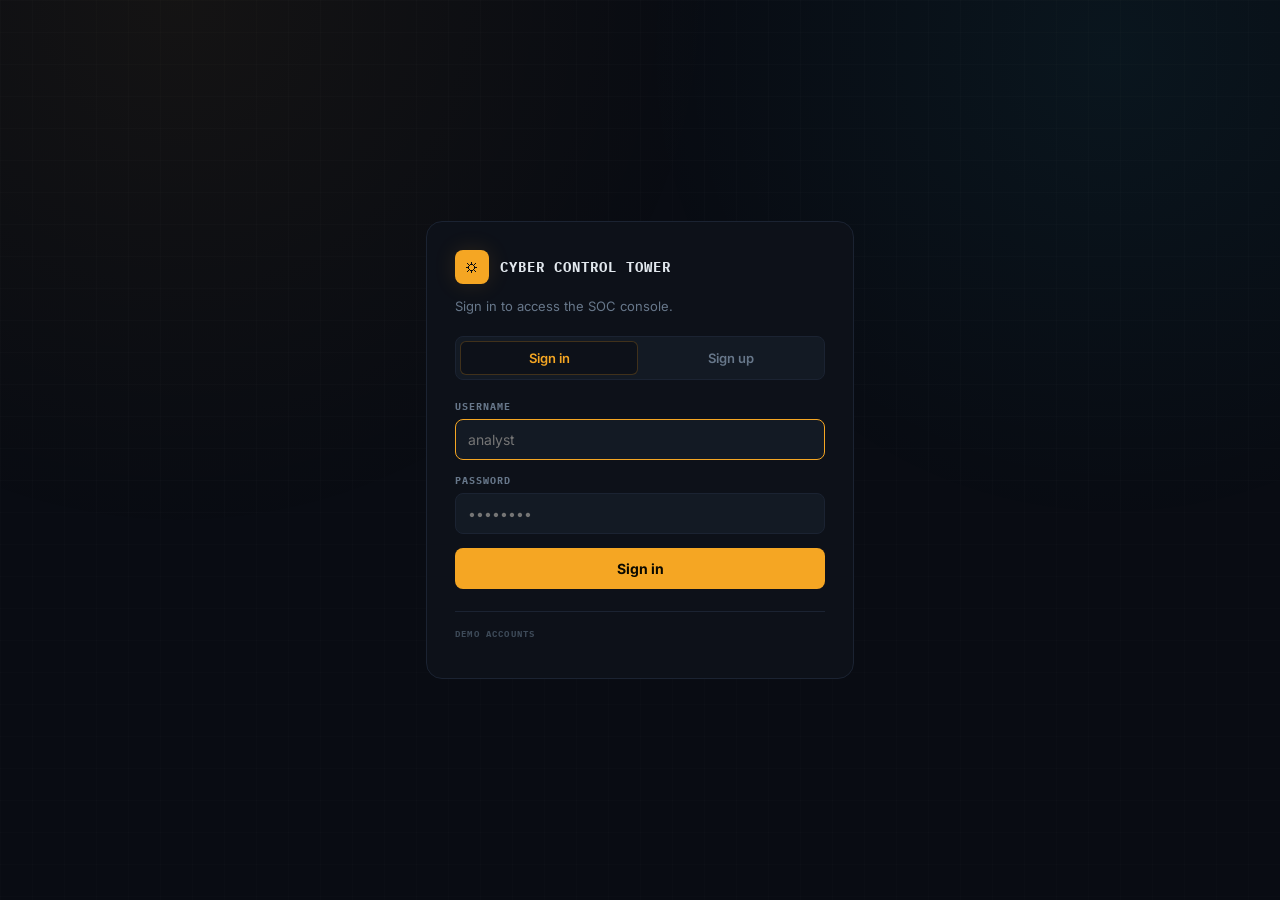
==== commit ba136861: "edit authantication" ====
--- a/frontend/index.html
+++ b/frontend/index.html
@@ -1287,10 +1287,14 @@
 }
 
 /* ── Global state ── */
-let currentUser = null;        // { username, display_name, role, role_label }
-let permissions = {};          // capability map from /api/auth/me
-let loginError = "";
-let loginSubmitting = false;
+
+/* ── Global auth state ── */
+let currentUser    = null;
+let permissions    = {};
+let authMode       = "login";     // "login" | "register"
+let authError      = "";
+let authSuccess    = "";
+let authSubmitting = false;
 
 let activePage = "command";
 let incidents = [];
@@ -1359,90 +1363,238 @@
 
 function debounce(fn, ms) {
   let t = null;
-  return (...args) => {
-    clearTimeout(t);
-    t = setTimeout(() => fn(...args), ms);
-  };
-}
-
-/* ── Login screen ── */
+  return (...args) => { clearTimeout(t); t = setTimeout(() => fn(...args), ms); };
+}
+
+/* ══════════════════════════════════════════════════════════
+   AUTH SCREEN  (login + register in one card with tabs)
+══════════════════════════════════════════════════════════ */
 function renderLogin() {
   app.innerHTML = `
     <div class="login-shell">
       <div class="login-card">
+
         <div class="login-brand">
           <div class="logo">⛭</div>
           <h1>Cyber Control Tower</h1>
         </div>
         <p class="subtitle">Sign in to access the SOC console.</p>
 
-        ${loginError ? `<div class="login-error">${escapeHtml(loginError)}</div>` : ""}
-
-        <form id="loginForm">
-          <div class="field">
-            <label for="usernameInput">Username</label>
-            <input id="usernameInput" name="username" autocomplete="username" />
+        <!-- Tab switcher -->
+        <div style="display:grid;grid-template-columns:1fr 1fr;gap:4px;background:var(--bg-raised);border:1px solid var(--border);border-radius:var(--r);padding:4px;margin-bottom:20px;">
+          <button
+            id="tabLogin"
+            style="border:0;border-radius:6px;padding:8px;font-size:13px;font-weight:600;cursor:pointer;transition:all .15s;
+                   background:${authMode==='login' ? 'var(--bg-panel)' : 'transparent'};
+                   color:${authMode==='login' ? 'var(--accent)' : 'var(--text-dim)'};
+                   ${authMode==='login' ? 'border:1px solid var(--border-accent);' : ''}">
+            Sign in
+          </button>
+          <button
+            id="tabRegister"
+            style="border:0;border-radius:6px;padding:8px;font-size:13px;font-weight:600;cursor:pointer;transition:all .15s;
+                   background:${authMode==='register' ? 'var(--bg-panel)' : 'transparent'};
+                   color:${authMode==='register' ? 'var(--accent)' : 'var(--text-dim)'};
+                   ${authMode==='register' ? 'border:1px solid var(--border-accent);' : ''}">
+            Sign up
+          </button>
+        </div>
+
+        <!-- Error message -->
+        ${authError   ? `<div class="login-error">${escapeHtml(authError)}</div>`   : ""}
+        ${authSuccess ? `<div style="margin-bottom:14px;padding:10px 12px;border-radius:var(--r);background:var(--sev-low-bg);border:1px solid var(--sev-low-bd);color:var(--sev-low);font-size:12px;font-family:var(--font-mono);">${escapeHtml(authSuccess)}</div>` : ""}
+
+        <!-- SIGN IN FORM -->
+        ${authMode === "login" ? `
+          <div id="loginForm">
+            <div class="field">
+              <label for="loginUsername">Username</label>
+              <input id="loginUsername" autocomplete="username" placeholder="analyst" />
+            </div>
+            <div class="field">
+              <label for="loginPassword">Password</label>
+              <input id="loginPassword" type="password" autocomplete="current-password" placeholder="••••••••" />
+            </div>
+            <button class="login-submit" id="loginBtn" ${authSubmitting ? "disabled" : ""}>
+              ${authSubmitting ? "Signing in…" : "Sign in"}
+            </button>
           </div>
-          <div class="field">
-            <label for="passwordInput">Password</label>
-            <input id="passwordInput" name="password" type="password" autocomplete="current-password" />
+
+          <div class="login-divider"></div>
+          <p class="demo-label">Demo accounts</p>
+          ${demoAccounts.map((acc) => `
+            <div class="demo-row">
+              <div class="demo-row-id">
+                <b>${escapeHtml(acc.role_label)}</b>
+                <code>${escapeHtml(acc.username)} / ${escapeHtml(acc.password)}</code>
+              </div>
+              <button class="demo-use-btn"
+                data-demo-user="${escapeHtml(acc.username)}"
+                data-demo-pass="${escapeHtml(acc.password)}">Use</button>
+            </div>
+          `).join("")}
+        ` : ""}
+
+        <!-- SIGN UP FORM -->
+        ${authMode === "register" ? `
+          <div id="registerForm">
+            <div class="field">
+              <label for="regUsername">Username <span style="color:var(--sev-critical)">*</span></label>
+              <input id="regUsername" autocomplete="username" placeholder="e.g. john_doe (min. 3 chars)" />
+            </div>
+            <div class="field">
+              <label for="regDisplay">Display name</label>
+              <input id="regDisplay" placeholder="e.g. John Smith (optional)" />
+            </div>
+            <div class="field">
+              <label for="regRole">Role <span style="color:var(--sev-critical)">*</span></label>
+              <select id="regRole" style="width:100%;border:1px solid var(--border);color:var(--text-main);background:var(--bg-raised);border-radius:var(--r);outline:none;padding:11px 12px;font-size:14px;">
+                <option value="analyst">Security Analyst</option>
+                <option value="manager">SOC Manager</option>
+              </select>
+            </div>
+            <div class="field">
+              <label for="regPassword">Password <span style="color:var(--sev-critical)">*</span></label>
+              <input id="regPassword" type="password" autocomplete="new-password" placeholder="Min. 6 characters" />
+            </div>
+            <button class="login-submit" id="registerBtn" ${authSubmitting ? "disabled" : ""}>
+              ${authSubmitting ? "Creating account…" : "Create account"}
+            </button>
           </div>
-          <button class="login-submit" type="submit" ${loginSubmitting ? "disabled" : ""}>
-            ${loginSubmitting ? "Signing in…" : "Sign in"}
-          </button>
-        </form>
-
-        <div class="login-divider"></div>
-        <p class="demo-label">Demo accounts</p>
-        ${demoAccounts.map((acc) => `
-          <div class="demo-row">
-            <div class="demo-row-id">
-              <b>${escapeHtml(acc.role_label)}</b>
-              <code>${escapeHtml(acc.username)} / ${escapeHtml(acc.password)}</code>
-            </div>
-            <button class="demo-use-btn" data-fill-demo="${escapeHtml(acc.username)}|${escapeHtml(acc.password)}">Use</button>
-          </div>
-        `).join("")}
+        ` : ""}
+
       </div>
     </div>
   `;
 
-  const form = document.getElementById("loginForm");
-  form.addEventListener("submit", async (e) => {
-    e.preventDefault();
-    const username = document.getElementById("usernameInput").value.trim();
-    const password = document.getElementById("passwordInput").value;
-    await submitLogin(username, password);
+  /* ── Tab switching ── */
+  document.getElementById("tabLogin").addEventListener("click", () => {
+    authMode = "login"; authError = ""; authSuccess = ""; renderLogin();
   });
-
-  document.querySelectorAll("[data-fill-demo]").forEach((btn) => {
-    btn.addEventListener("click", async () => {
-      const [username, password] = btn.dataset.fillDemo.split("|");
-      await submitLogin(username, password);
+  document.getElementById("tabRegister").addEventListener("click", () => {
+    authMode = "register"; authError = ""; authSuccess = ""; renderLogin();
+  });
+
+  /* ── Sign in ── */
+  if (authMode === "login") {
+    const loginBtn = document.getElementById("loginBtn");
+
+    loginBtn.addEventListener("click", () => {
+      const username = (document.getElementById("loginUsername").value || "").trim();
+      const password =  document.getElementById("loginPassword").value || "";
+      submitLogin(username, password);
     });
-  });
-
-  const usernameInput = document.getElementById("usernameInput");
-  if (usernameInput) usernameInput.focus();
-}
-
+
+    // Enter key in password field triggers login
+    document.getElementById("loginPassword").addEventListener("keydown", (e) => {
+      if (e.key === "Enter") loginBtn.click();
+    });
+
+    /*
+     * "Use" button: FILLS the form fields only — does NOT auto-login.
+     * The user reviews the credentials and clicks "Sign in" themselves.
+     */
+    document.querySelectorAll("[data-demo-user]").forEach((btn) => {
+      btn.addEventListener("click", () => {
+        document.getElementById("loginUsername").value = btn.dataset.demoUser;
+        document.getElementById("loginPassword").value = btn.dataset.demoPass;
+        document.getElementById("loginBtn").focus();
+      });
+    });
+
+    document.getElementById("loginUsername").focus();
+  }
+
+  /* ── Sign up ── */
+  if (authMode === "register") {
+    document.getElementById("registerBtn").addEventListener("click", () => {
+      const username    = (document.getElementById("regUsername").value || "").trim();
+      const displayName = (document.getElementById("regDisplay").value  || "").trim();
+      const role        =  document.getElementById("regRole").value      || "analyst";
+      const password    =  document.getElementById("regPassword").value  || "";
+      submitRegister(username, displayName, role, password);
+    });
+
+    document.getElementById("regUsername").focus();
+  }
+}
+
+/* ── Client-side validation before hitting the API ── */
+function validateLogin(username, password) {
+  if (!username)        return "Please enter your username.";
+  if (!password)        return "Please enter your password.";
+  return null;
+}
+
+function validateRegister(username, password) {
+  if (!username)           return "Username is required.";
+  if (username.length < 3) return "Username must be at least 3 characters.";
+  if (!password)           return "Password is required.";
+  if (password.length < 6) return "Password must be at least 6 characters.";
+  return null;
+}
+
+/* ── Submit login ── */
 async function submitLogin(username, password) {
-  loginSubmitting = true;
-  loginError = "";
+  const validationError = validateLogin(username, password);
+  if (validationError) {
+    authError = validationError;
+    renderLogin();
+    return;
+  }
+
+  authSubmitting = true;
+  authError      = "";
   renderLogin();
+
   try {
     const data = await api("/api/auth/login", {
       method: "POST",
       body: JSON.stringify({ username, password }),
     });
-    currentUser = data.user;
-    permissions = data.permissions || {};
-    loginSubmitting = false;
+    currentUser    = data.user;
+    permissions    = data.permissions || {};
+    authSubmitting = false;
+    authError      = "";
+    authSuccess    = "";
     resetWorkspaceState();
     render();
   } catch (err) {
-    loginSubmitting = false;
-    loginError = err.message || "Sign in failed.";
+    authSubmitting = false;
+    authError      = err.message || "Sign in failed. Check your username and password.";
+    renderLogin();
+  }
+}
+
+/* ── Submit register ── */
+async function submitRegister(username, displayName, role, password) {
+  const validationError = validateRegister(username, password);
+  if (validationError) {
+    authError = validationError;
+    renderLogin();
+    return;
+  }
+
+  authSubmitting = true;
+  authError      = "";
+  renderLogin();
+
+  try {
+    const data = await api("/api/auth/register", {
+      method: "POST",
+      body: JSON.stringify({ username, display_name: displayName, role, password }),
+    });
+    // Backend auto-logs in — same response shape as login
+    currentUser    = data.user;
+    permissions    = data.permissions || {};
+    authSubmitting = false;
+    authError      = "";
+    authSuccess    = "";
+    resetWorkspaceState();
+    render();
+  } catch (err) {
+    authSubmitting = false;
+    authError      = err.message || "Could not create account. Please try again.";
     renderLogin();
   }
 }
@@ -1451,28 +1603,32 @@
   try { await api("/api/auth/logout", { method: "POST" }); } catch (e) { /* ignore */ }
   currentUser = null;
   permissions = {};
+  authMode    = "login";
+  authError   = "";
+  authSuccess = "";
   resetWorkspaceState();
   render();
 }
 
 function resetWorkspaceState() {
-  activePage = "command";
-  incidents = [];
+  activePage      = "command";
+  incidents       = [];
   incidentsLoaded = false;
-  incidentsError = "";
-  selectedId = null;
-  query = "";
-  severityFilter = "All";
-  notice = "";
-  summary = null;
-  graphData = null;
-  mitreHeatmap = null;
-  trustBoard = null;
-  metricsReport = null;
-  auditLog = null;
-  huntQuery = "";
-  huntResults = null;
-}
+  incidentsError  = "";
+  selectedId      = null;
+  query           = "";
+  severityFilter  = "All";
+  notice          = "";
+  summary         = null;
+  graphData       = null;
+  mitreHeatmap    = null;
+  trustBoard      = null;
+  metricsReport   = null;
+  auditLog        = null;
+  huntQuery       = "";
+  huntResults     = null;
+}
+
 
 async function bootstrap() {
   try {
